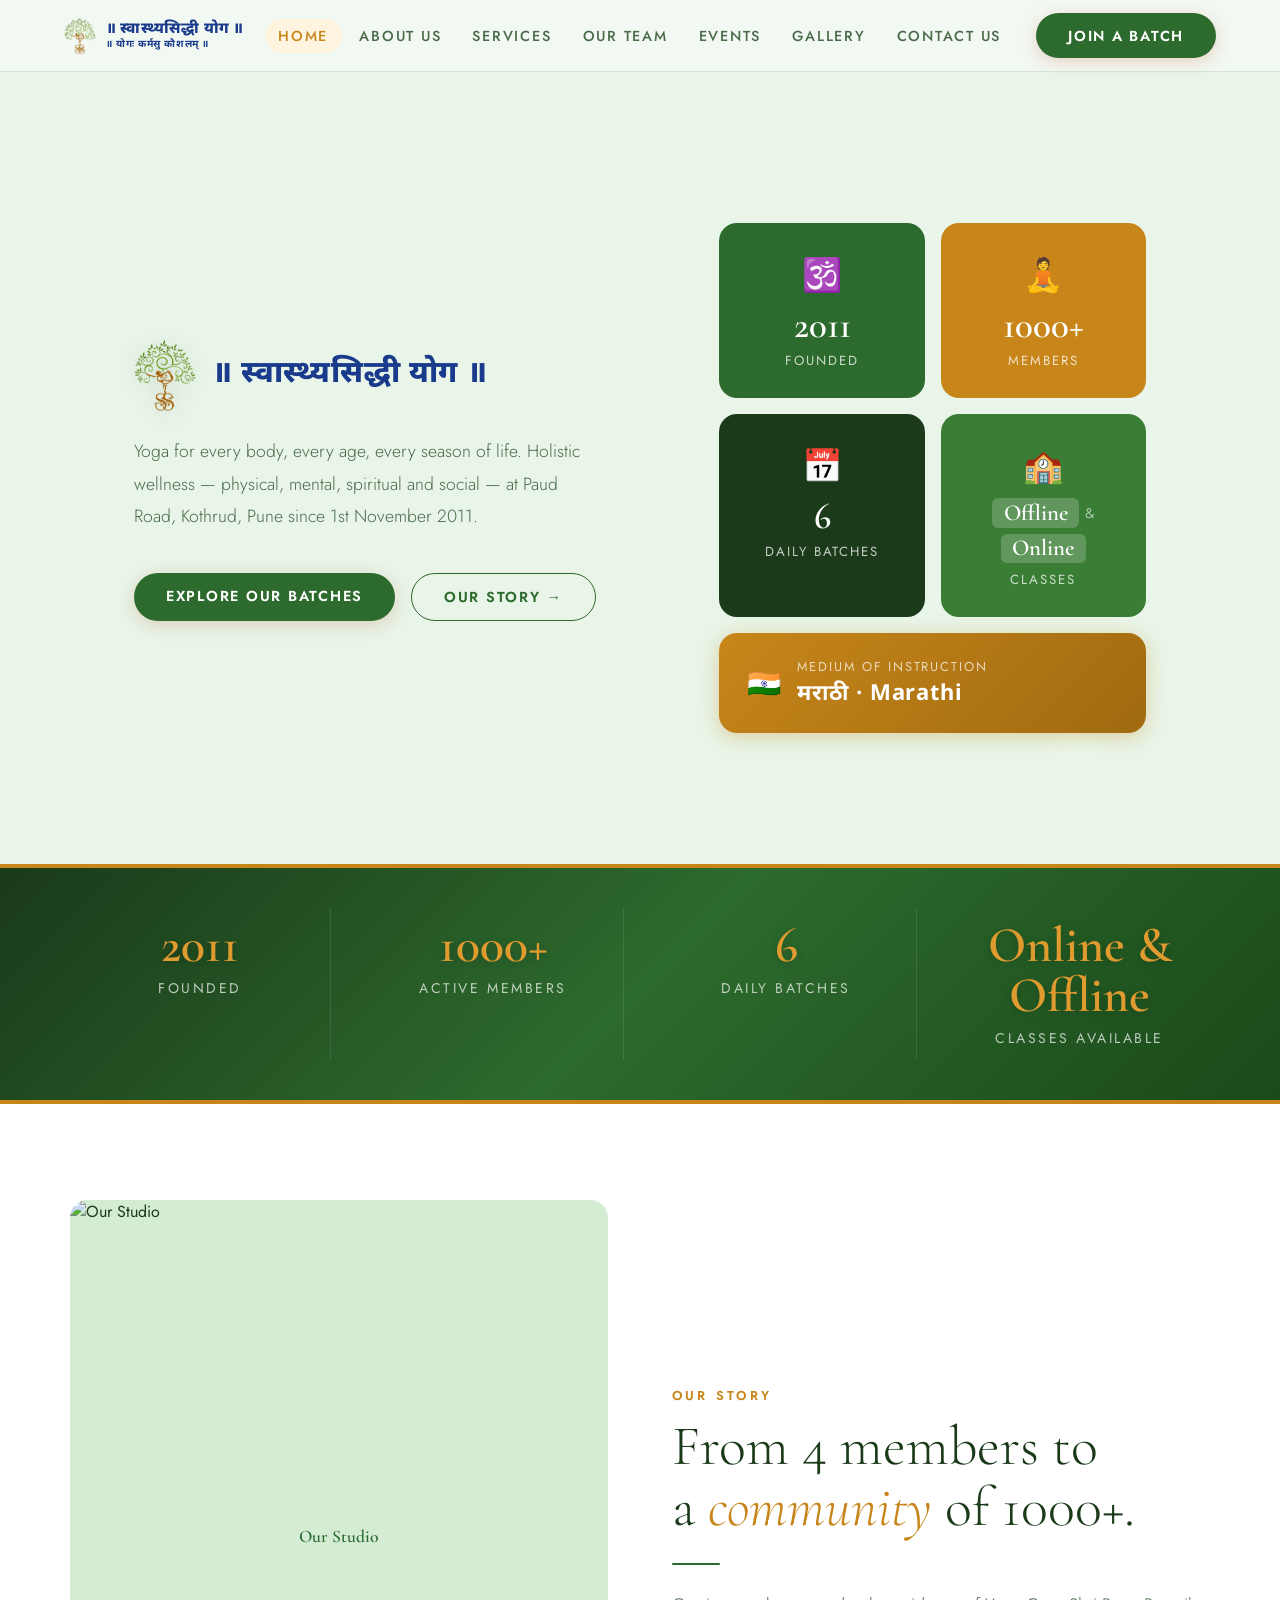
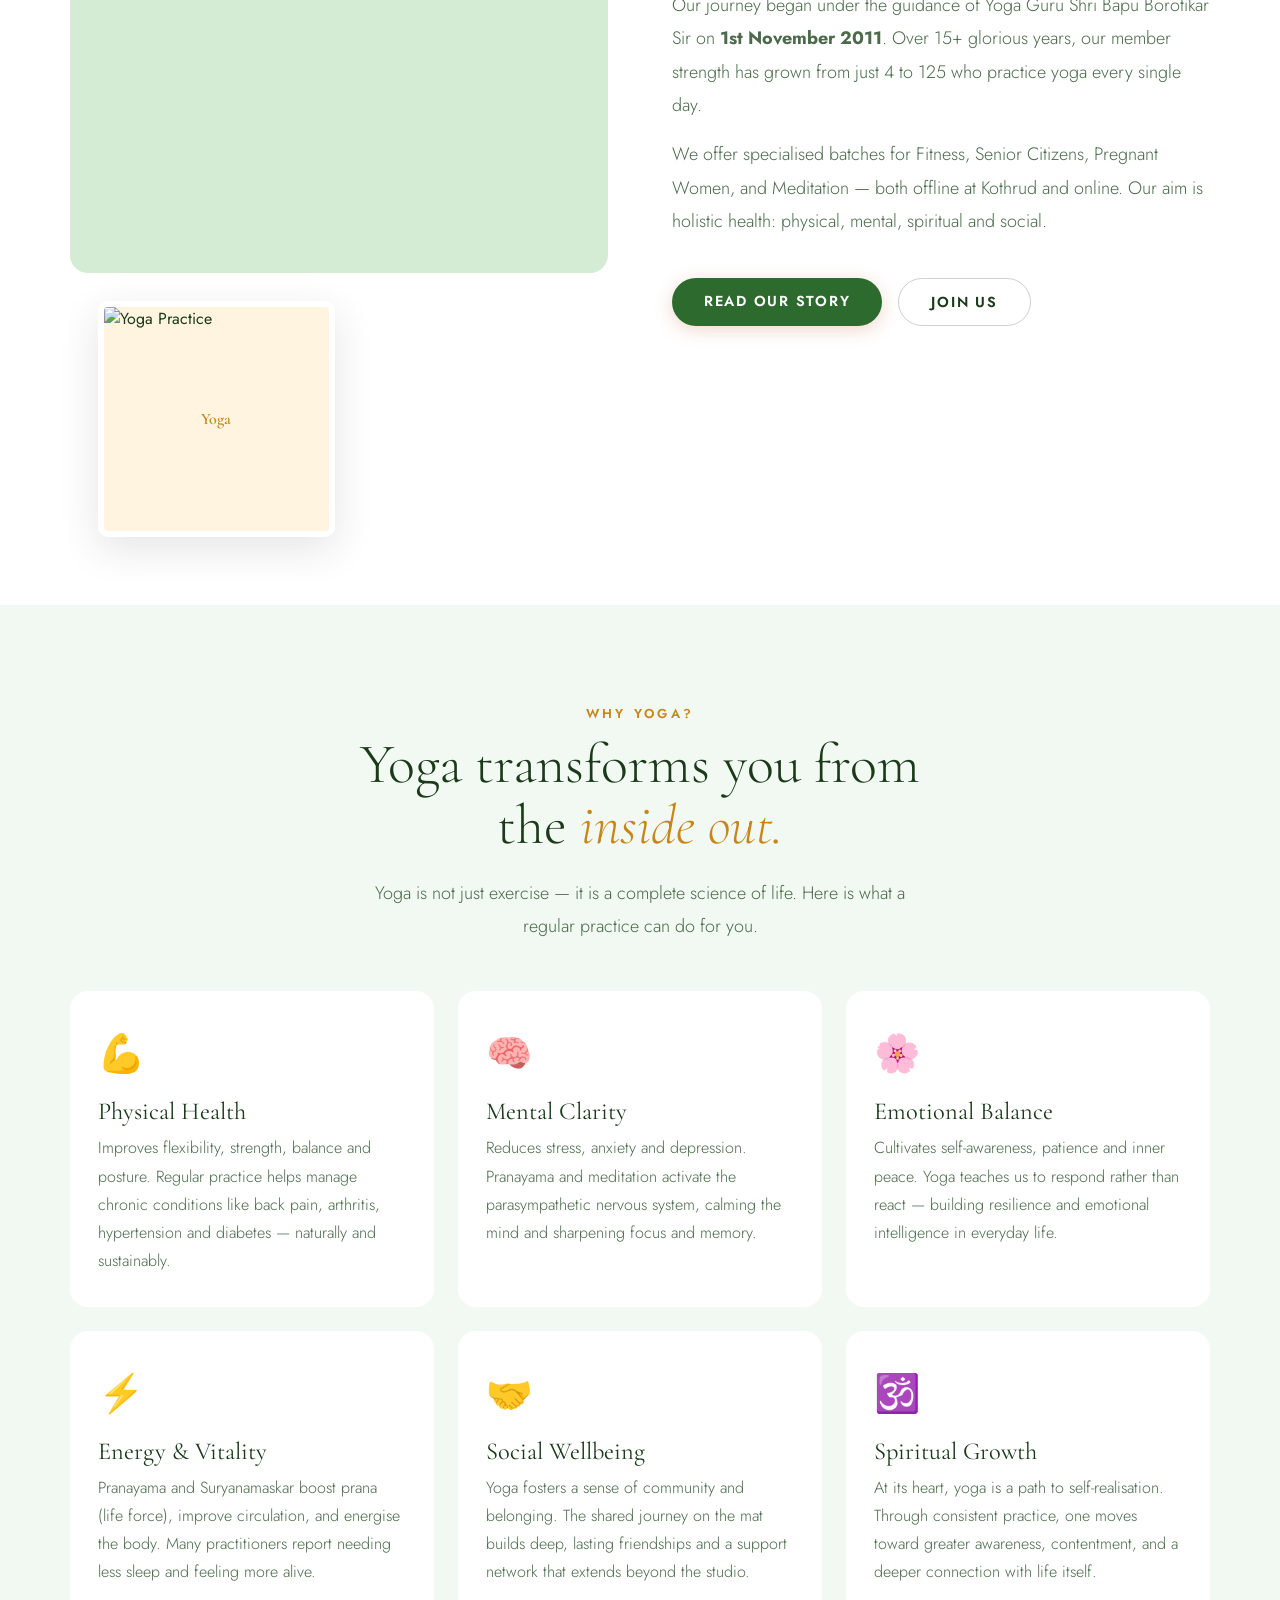
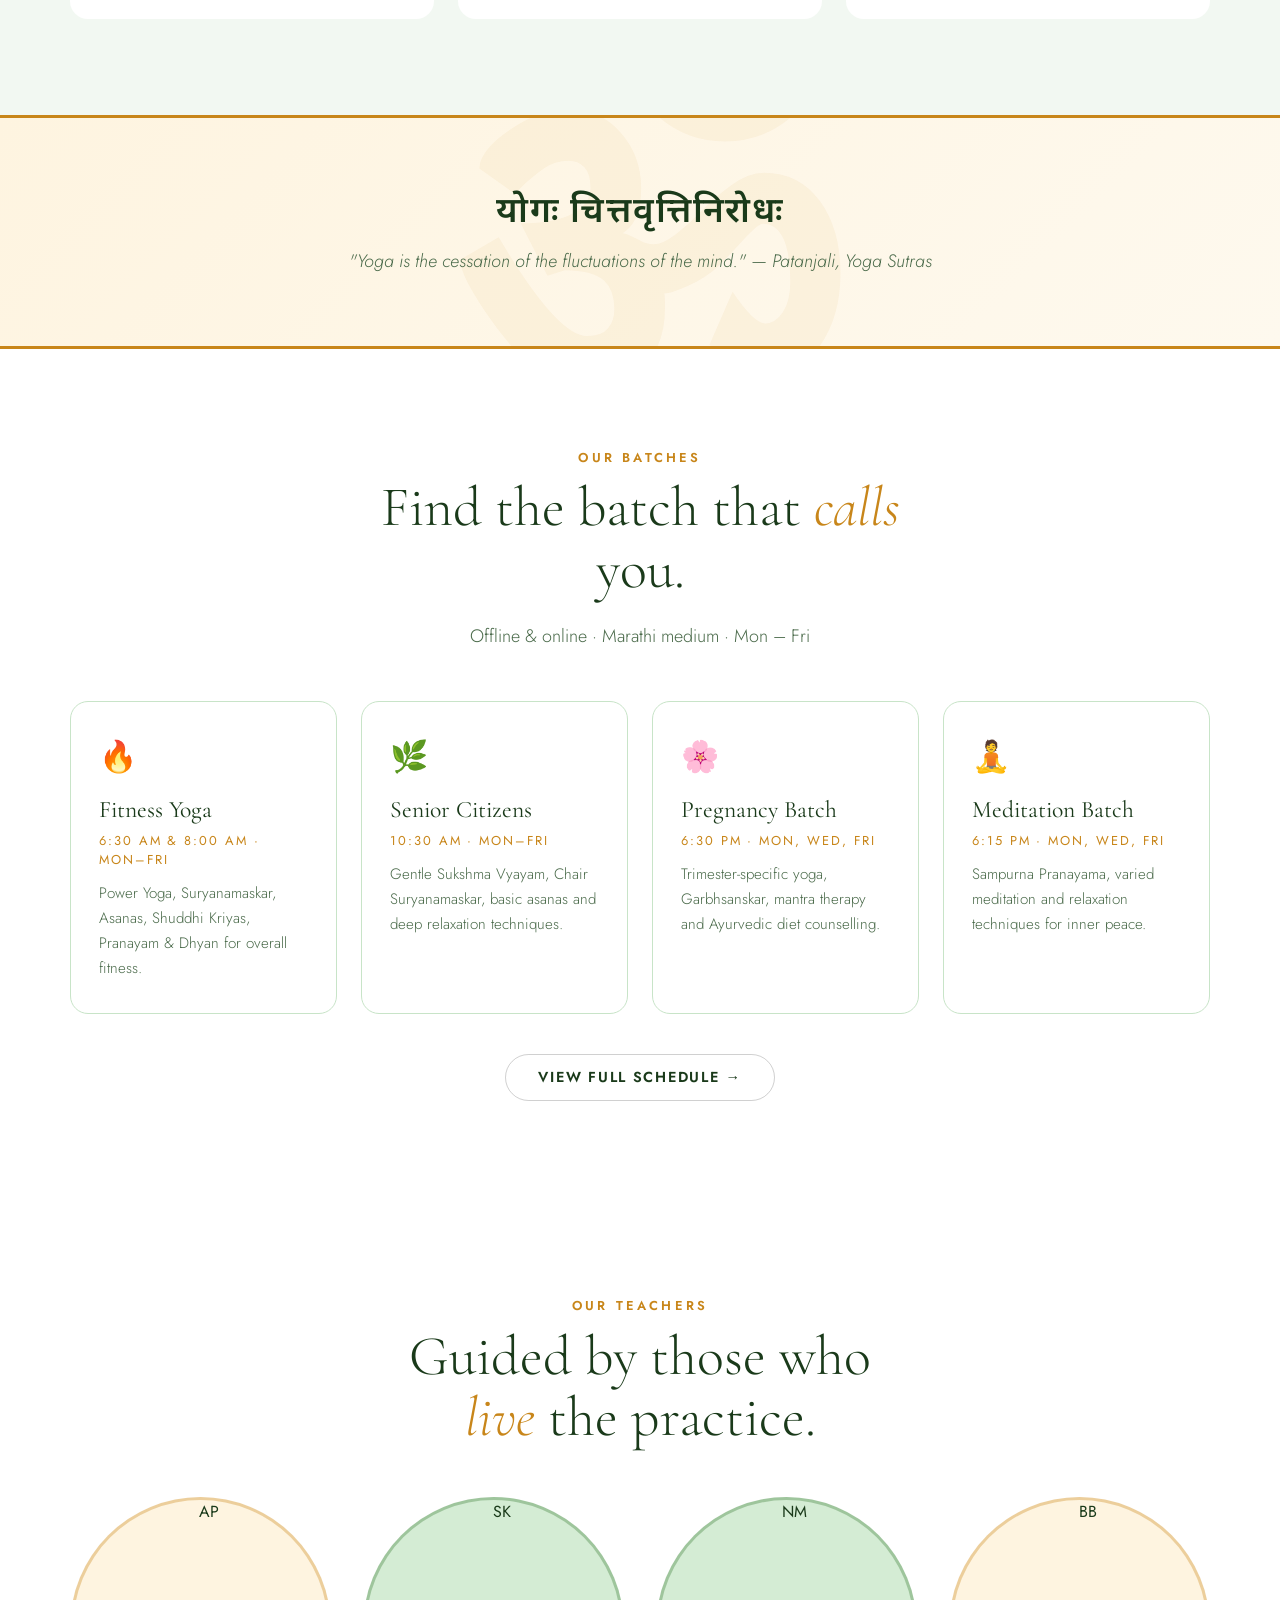
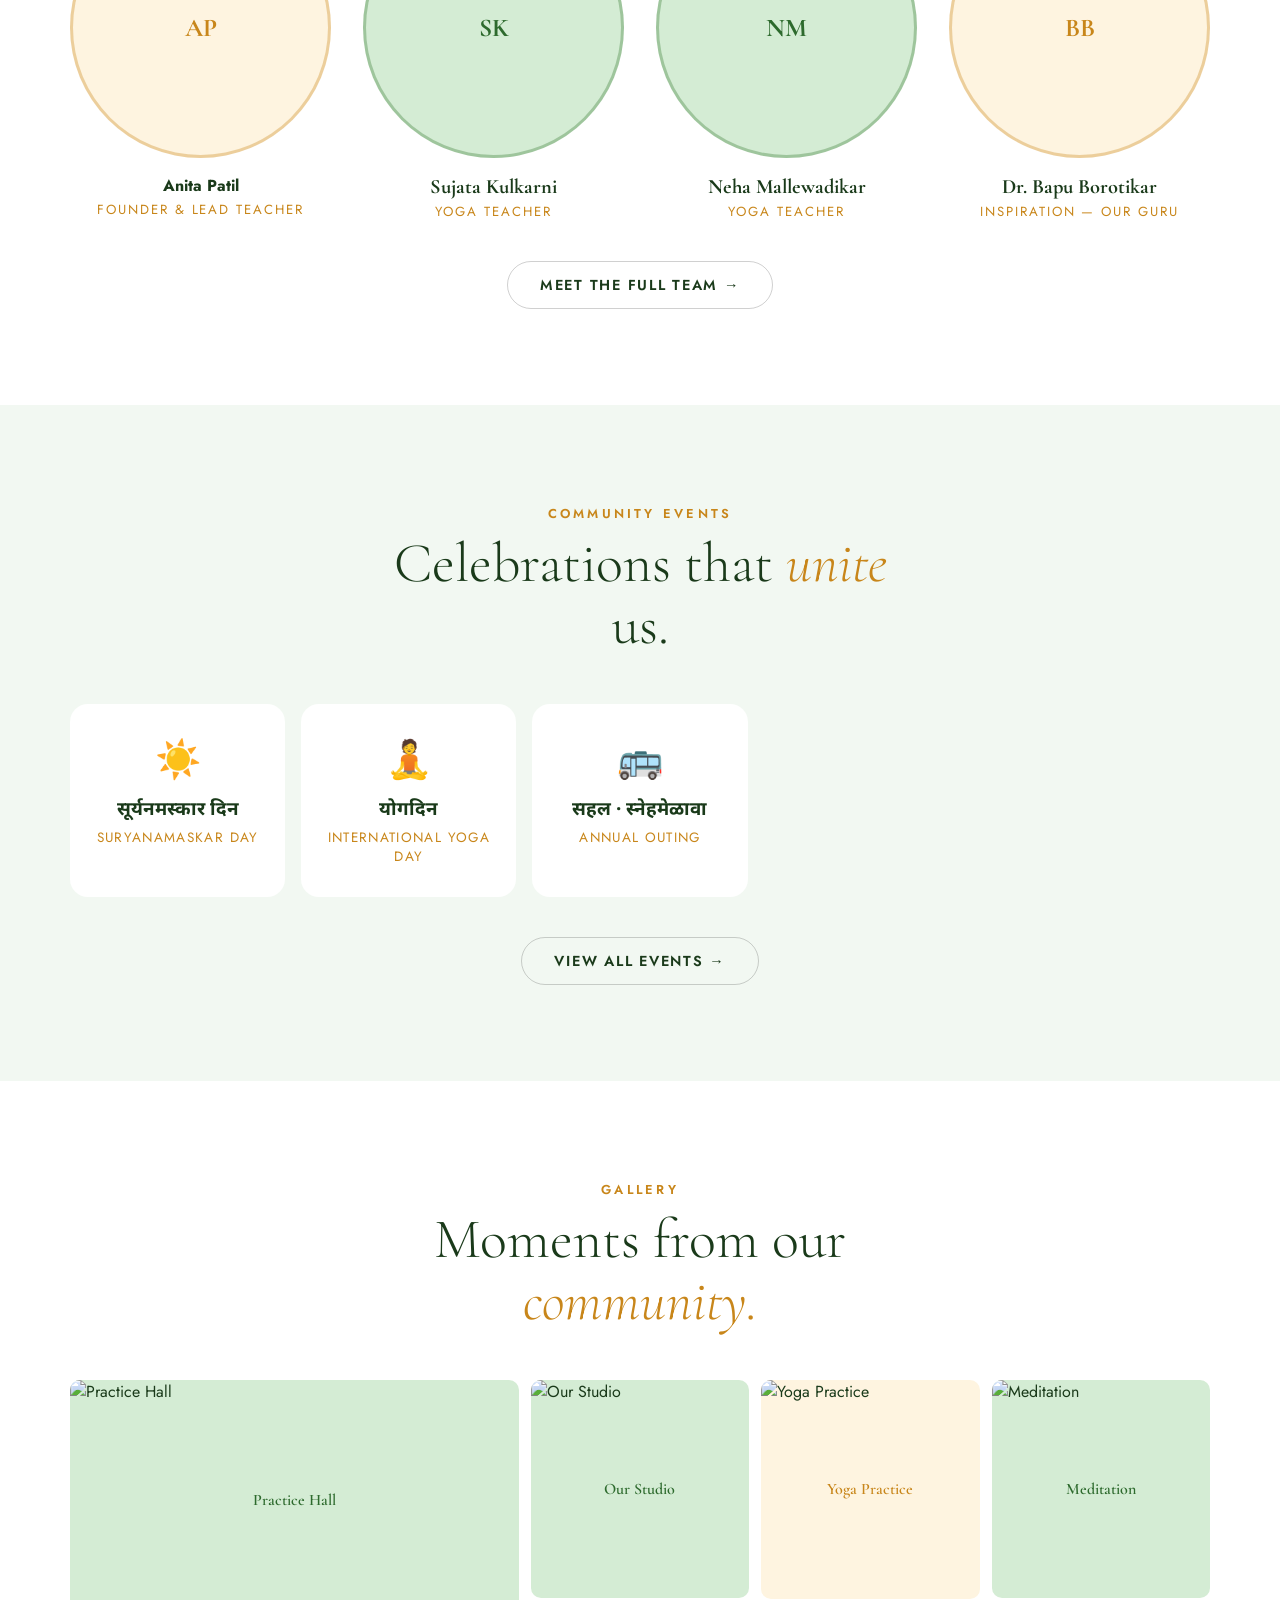
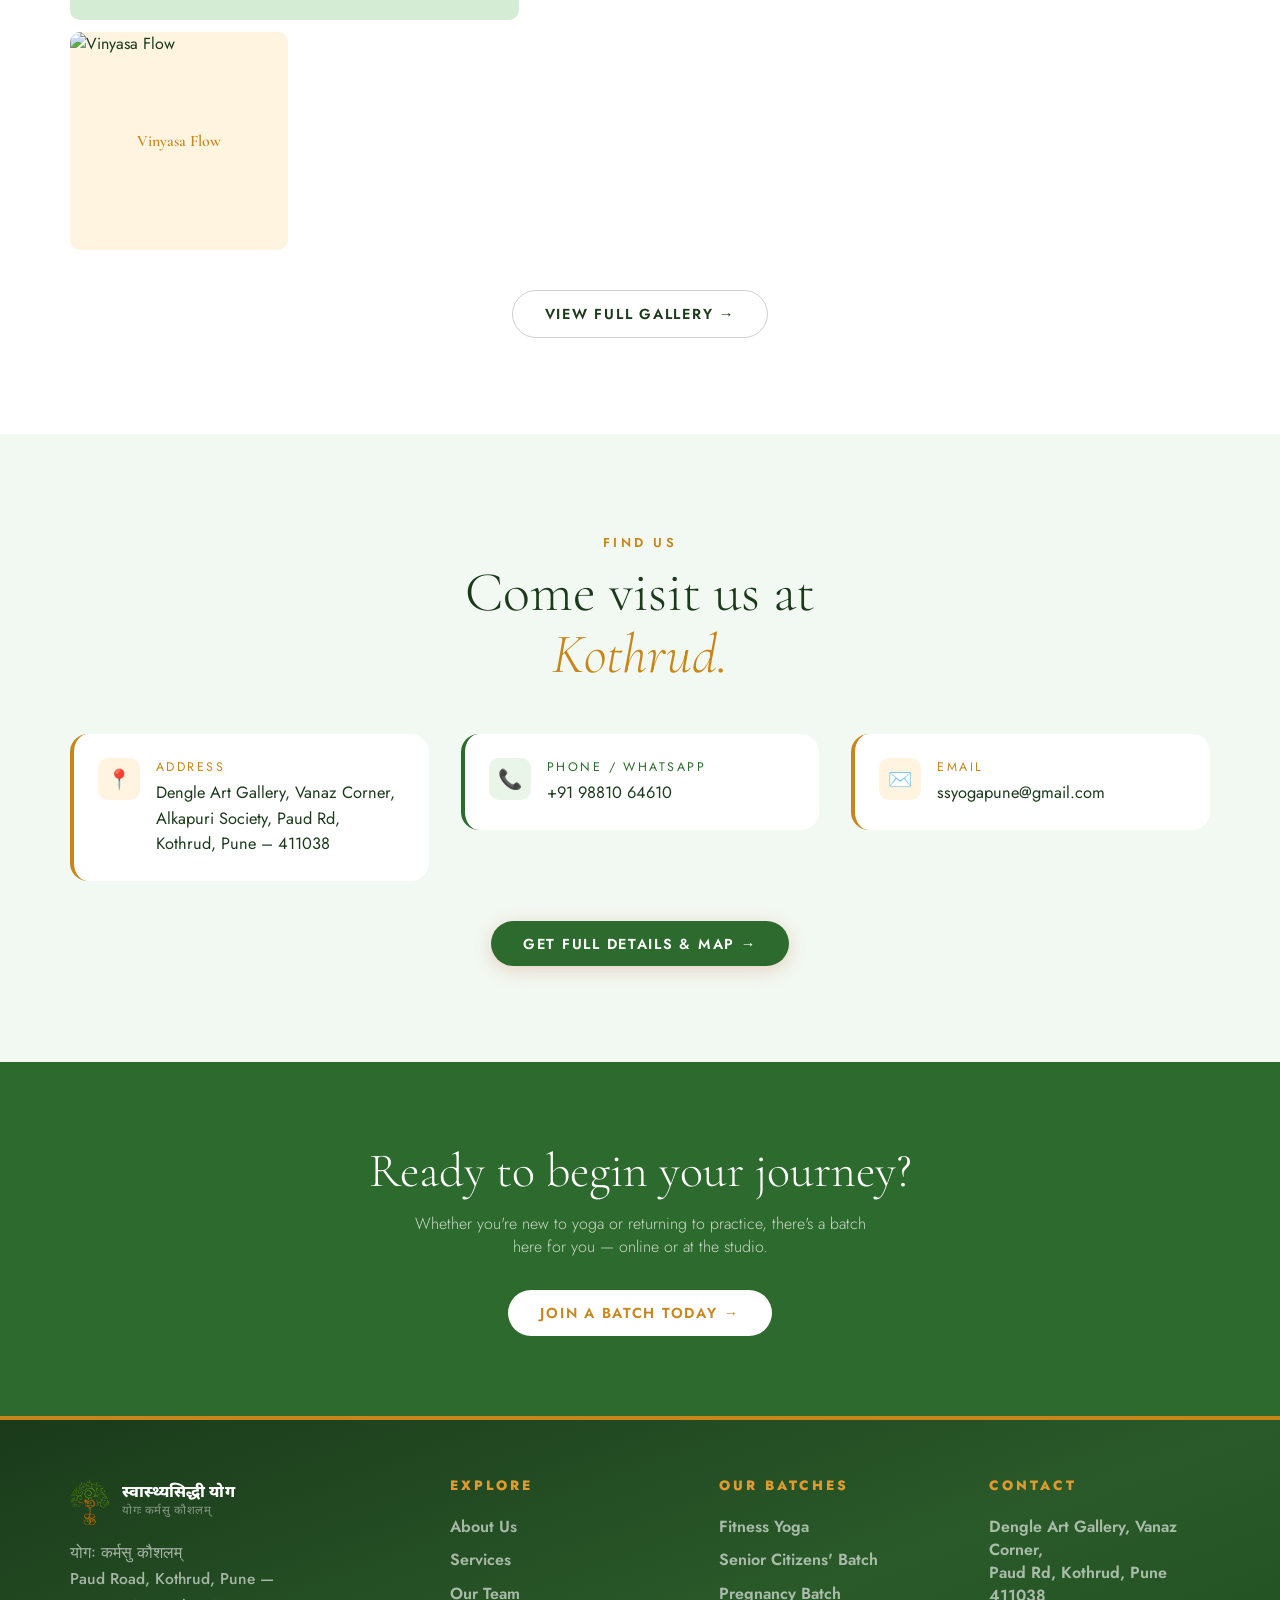
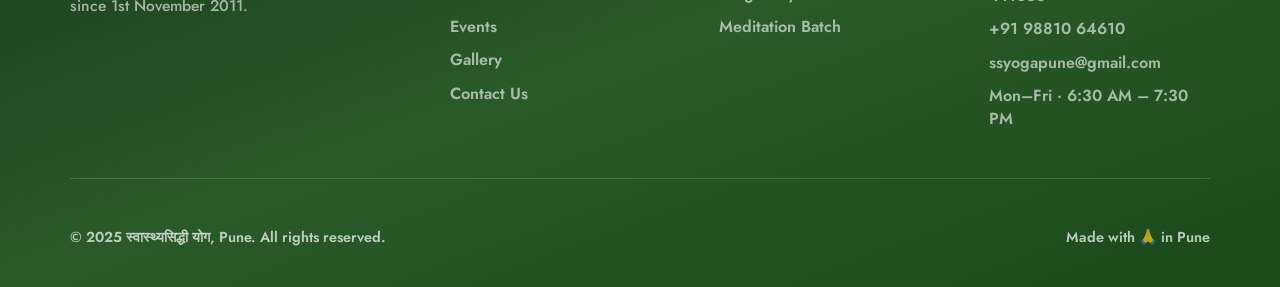
==== index.html @ 3dc153a4 "Add files via upload" ====
<!DOCTYPE html>
<html lang="en">
<head>
  <meta charset="UTF-8"/>
  <meta name="viewport" content="width=device-width, initial-scale=1.0"/>
  <title>स्वास्थ्यसिद्धी योग · Kothrud, Pune</title>
  <link rel="stylesheet" href="style.css"/>
  <style>
    .img-cover { position:absolute;inset:0;width:100%;height:100%;object-fit:cover;object-position:center center;z-index:1; }
    .img-cover-circle { position:absolute;inset:0;width:100%;height:100%;object-fit:cover;object-position:top center;border-radius:50%;z-index:1; }
  </style>
  <style>
    /* ══ FULL-WIDTH BANNER HERO ══ */
    .banner-hero {
      width: 100%;
      min-height: 88vh;
      position: relative;
      overflow: hidden;
      display: flex;
      align-items: center;
      background: #e8f5e8;
    }
    .banner-bg-svg {
      position: absolute; inset: 0; width: 100%; height: 100%;
      object-fit: cover; opacity: 0.18; pointer-events: none;
    }
    .banner-overlay {
      position: absolute; inset: 0;
      background: linear-gradient(90deg,
        rgba(232,245,232,0.6) 0%,
        rgba(232,245,232,0.2) 60%,
        transparent 100%);
    }
    .banner-content {
      position: relative; z-index: 2;
      max-width: var(--max-w); margin: 0 auto;
      padding: 100px 5vw 80px;
      display: grid; grid-template-columns: 1.1fr 0.9fr;
      gap: 4rem; align-items: center;
    }
    .banner-text {}
    .banner-studio-name {
      font-family: 'Noto Sans Devanagari', 'Mangal', sans-serif;
      font-size: clamp(1.8rem, 3.8vw, 3rem);
      font-weight: 800; color: var(--charcoal);
      letter-spacing: 0.02em; line-height: 1.15;
      margin-bottom: 0.4rem;
      animation: fadeUp 0.9s 0.1s both;
    }
    .banner-studio-name .danda { color: var(--terracotta); margin: 0 0.4rem; }
    .banner-tagline-deva {
      font-family: 'Noto Sans Devanagari', 'Mangal', sans-serif;
      font-size: clamp(0.85rem, 1.5vw, 1.05rem);
      color: var(--warm-gray); letter-spacing: 0.1em;
      margin-bottom: 2.5rem;
      animation: fadeUp 0.9s 0.2s both;
    }
    .banner-tagline-deva .danda { color: var(--terracotta); opacity: 0.7; margin: 0 0.4rem; }
    .banner-desc {
      font-size: clamp(0.95rem, 1.6vw, 1.1rem); font-weight: 300;
      line-height: 1.85; color: var(--warm-gray);
      max-width: 460px; margin-bottom: 2.5rem;
      animation: fadeUp 0.9s 0.3s both;
    }
    .banner-actions { display: flex; gap: 1rem; flex-wrap: wrap; animation: fadeUp 0.9s 0.4s both; }
    .btn-light-outline {
      background: transparent; color: var(--sage);
      border: 1.5px solid var(--sage); border-radius: 99px;
      font-size: 0.905rem; font-weight: 600; letter-spacing: 0.12em;
      text-transform: uppercase; padding: 0.8rem 2rem; cursor: pointer;
      transition: all 0.2s; text-decoration: none; display: inline-block;
    }
    .btn-light-outline:hover { border-color: var(--terracotta); color: var(--terracotta); transform: translateY(-2px); }

    /* Banner right — floating stat cards */
    .banner-cards {
      display: grid; grid-template-columns: 1fr 1fr; gap: 1rem;
      animation: fadeUp 0.9s 0.3s both;
    }
    .banner-card {
      border-radius: var(--radius-lg); padding: 1.75rem 1.25rem;
      text-align: center;
      transition: transform 0.3s, box-shadow 0.3s;
      position: relative; overflow: hidden;
    }
    .banner-card:hover { transform: translateY(-5px); box-shadow: 0 12px 32px rgba(14,34,14,0.18); }
    /* individual card colours */
    .banner-card:nth-child(1) { background: #2d6a2d; border: none; }
    .banner-card:nth-child(2) { background: #c8861a; border: none; }
    .banner-card:nth-child(3) { background: #1a3a1a; border: none; }
    .banner-card:nth-child(4) { background: #3a7d35; border: none; }
    .banner-card .bc-icon { font-size: 2.025rem; margin-bottom: 0.6rem; }
    .banner-card .bc-num {
      font-family: 'Cormorant Garamond', serif;
      font-size: 2.325rem; font-weight: 600;
      color: #fff; line-height: 1;
    }
    .banner-card .bc-lbl {
      font-size: 0.825rem; letter-spacing: 0.15em; text-transform: uppercase;
      color: rgba(255,255,255,0.75); margin-top: 0.4rem;
    }
    .banner-card.featured {
      grid-column: span 2;
      background: linear-gradient(135deg, #c8861a 0%, #a06a10 100%);
      border: none;
      display: flex; align-items: center; gap: 1rem; text-align: left; padding: 1.5rem 1.75rem;
      box-shadow: 0 4px 20px rgba(200,134,26,0.35);
    }
    .banner-card.featured .bc-num { font-size: 1.525rem; color: #fff; }

    /* scroll indicator */
    .banner-scroll {
      position: absolute; bottom: 2rem; left: 50%; transform: translateX(-50%);
      display: flex; flex-direction: column; align-items: center; gap: 0.4rem;
      opacity: 0.6; animation: fadeUp 1s 0.8s both;
    }
    .banner-scroll span { font-size: 0.745rem; letter-spacing: 0.22em; text-transform: uppercase; color: var(--charcoal); }
    .scroll-line { width: 1px; height: 40px; background: linear-gradient(to bottom, var(--sage), transparent); animation: scrollPulse 2s ease-in-out infinite; }
    @keyframes scrollPulse { 0%,100%{opacity:0.4} 50%{opacity:1} }

    @media (max-width: 860px) {
      .banner-content { grid-template-columns: 1fr; }
      .banner-cards { grid-template-columns: repeat(4,1fr); }
      .banner-card.featured { grid-column: span 2; }
      .banner-hero { min-height: auto; }
    }
    @media (max-width: 560px) {
      .banner-cards { grid-template-columns: 1fr 1fr; }
      .banner-card.featured { grid-column: span 2; }
    }

    /* ══ YOGA BENEFITS SECTION ══ */
    .benefits-grid {
      display: grid; grid-template-columns: repeat(3,1fr);
      gap: 1.5rem; max-width: var(--max-w); margin: 3rem auto 0;
    }
    .benefit-card {
      background: var(--white); border-radius: var(--radius-lg);
      padding: 2rem 1.75rem;
      border-top: 3px solid transparent;
      transition: transform 0.3s, box-shadow 0.3s, border-color 0.3s;
    }
    .benefit-card:hover { transform: translateY(-5px); box-shadow: 0 16px 44px rgba(14,34,14,0.09); border-top-color: var(--terracotta); }
    .benefit-icon { font-size: 2.325rem; margin-bottom: 1rem; }
    .benefit-title { font-family: 'Cormorant Garamond', serif; font-size: 1.525rem; margin-bottom: 0.5rem; color: var(--charcoal); }
    .benefit-desc { font-size: 1.005rem; font-weight: 300; line-height: 1.75; color: var(--warm-gray); }

    /* ══ YOGA QUOTE BANNER ══ */
    .quote-banner {
      background: linear-gradient(135deg, #fef4e0 0%, #fef9ee 100%); border-top: 3px solid var(--terracotta); border-bottom: 3px solid var(--terracotta);
      padding: 72px 5vw; text-align: center; position: relative; overflow: hidden;
    }
    .quote-banner::before {
      content: 'ॐ';
      position: absolute; font-family: serif; font-size: 28.125rem; font-weight: 900;
      color: rgba(200,134,26,0.06); top: 50%; left: 50%;
      transform: translate(-50%,-50%); pointer-events: none; line-height: 1;
    }
    .quote-text {
      font-family: 'Noto Sans Devanagari', 'Mangal', sans-serif;
      font-size: clamp(1.4rem, 3vw, 2.2rem); font-weight: 600;
      color: var(--charcoal); letter-spacing: 0.05em; margin-bottom: 0.75rem;
      position: relative; z-index: 1;
    }
    .quote-translation {
      font-size: 1.125rem; font-weight: 300; color: var(--warm-gray);
      font-style: italic; position: relative; z-index: 1;
    }

    /* ══ YOGA TYPES (what is yoga) ══ */
    .yoga-types-grid {
      display: grid; grid-template-columns: repeat(4,1fr);
      gap: 1.25rem; max-width: var(--max-w); margin: 3rem auto 0;
    }
    .yoga-type-card {
      border-radius: var(--radius-lg); overflow: hidden;
      position: relative; min-height: 240px;
      display: flex; align-items: flex-end;
      background: var(--sage);
      transition: transform 0.3s;
    }
    .yoga-type-card:hover { transform: translateY(-5px); }
    .yoga-type-bg {
      position: absolute; inset: 0; display: flex; align-items: center;
      justify-content: center; font-size: 5.125rem; opacity: 0.12;
    }
    .yoga-type-gradient {
      position: absolute; inset: 0;
      background: linear-gradient(to top, rgba(0,0,0,0.75) 0%, transparent 60%);
    }
    .yoga-type-content { position: relative; z-index: 1; padding: 1.25rem; }
    .yoga-type-name { font-family: 'Cormorant Garamond', serif; font-size: 1.425rem; color: var(--white); margin-bottom: 0.3rem; }
    .yoga-type-desc { font-size: 0.905rem; font-weight: 300; color: rgba(255,255,255,0.6); line-height: 1.6; }

    /* ══ 8 LIMBS ══ */
    .ashtanga-grid {
      display: grid; grid-template-columns: repeat(4,1fr);
      gap: 1rem; max-width: var(--max-w); margin: 3rem auto 0;
    }
    .limb-card {
      background: var(--white); border-radius: var(--radius); padding: 1.5rem 1.25rem;
      display: flex; gap: 1rem; align-items: flex-start;
      border-left: 3px solid var(--terracotta);
      transition: transform 0.3s, box-shadow 0.3s;
    }
    .limb-card:hover { transform: translateY(-3px); box-shadow: 0 10px 30px rgba(14,34,14,0.08); }
    .limb-number { font-family: 'Cormorant Garamond', serif; font-size: 2.125rem; font-weight: 600; color: var(--terracotta); line-height: 1; flex-shrink: 0; }
    .limb-name-en { font-family: 'Cormorant Garamond', serif; font-size: 1.225rem; color: var(--charcoal); margin-bottom: 0.15rem; }
    .limb-name-sa { font-family: 'Noto Sans Devanagari', 'Mangal', sans-serif; font-size: 0.845rem; color: var(--terracotta); letter-spacing: 0.05em; margin-bottom: 0.3rem; }
    .limb-desc { font-size: 0.905rem; font-weight: 300; line-height: 1.6; color: var(--warm-gray); }

    /* ══ BATCHES SUMMARY ══ */
    .batches-summary-grid {
      display: grid; grid-template-columns: repeat(4,1fr);
      gap: 1.5rem; max-width: var(--max-w); margin: 3rem auto 0;
    }
    .batch-summary-card {
      padding: 2rem 1.75rem; background: var(--white);
      border: 1px solid var(--sand);
      border-radius: var(--radius-lg);
      position: relative; overflow: hidden;
      transition: background 0.3s, transform 0.3s, box-shadow 0.3s;
    }
    .batch-summary-card:hover { background: var(--sage-pale); transform: translateY(-4px); box-shadow: 0 12px 36px rgba(14,34,14,0.1); }
    .batch-summary-card::before {
      content: ''; position: absolute; top: 0; left: 0; right: 0; height: 3px;
      transform: scaleX(0); transform-origin: left; transition: transform 0.4s;
    }
    .batch-summary-card:hover::before { transform: scaleX(1); }
    .bsc-1::before { background: var(--terracotta); }
    .bsc-2::before { background: var(--sage); }
    .bsc-3::before { background: #c8861a; }
    .bsc-4::before { background: #2d6a2d; }
    .bsc-icon { font-size: 1.925rem; margin-bottom: 1rem; }
    .bsc-name { font-family: 'Cormorant Garamond', serif; font-size: 1.475rem; color: var(--charcoal); margin-bottom: 0.4rem; }
    .bsc-time { font-size: 0.805rem; letter-spacing: 0.15em; text-transform: uppercase; color: var(--terracotta); margin-bottom: 0.75rem; }
    .bsc-desc { font-size: 0.945rem; font-weight: 300; line-height: 1.65; color: var(--warm-gray); }

    /* ══ TEAM ROW ══ */
    .team-row-grid {
      display: grid; grid-template-columns: repeat(4,1fr);
      gap: 2rem; max-width: var(--max-w); margin: 3rem auto 0;
    }

    /* ══ EVENTS STRIP ══ */
    .events-strip {
      display: grid; grid-template-columns: repeat(5,1fr);
      gap: 1rem; max-width: var(--max-w); margin: 3rem auto 0;
    }
    .event-strip-card {
      background: var(--white); border-radius: var(--radius-lg);
      padding: 1.75rem 1.25rem; text-align: center;
      transition: transform 0.3s, box-shadow 0.3s;
      border-bottom: 3px solid transparent;
    }
    .event-strip-card:hover { transform: translateY(-5px); box-shadow: 0 14px 36px rgba(14,34,14,0.1); border-bottom-color: var(--terracotta); }
    .event-strip-icon { font-size: 2.325rem; margin-bottom: 0.75rem; }
    .event-strip-name { font-family: 'Noto Sans Devanagari','Mangal',sans-serif; font-size: 1.175rem; font-weight: 700; color: var(--charcoal); margin-bottom: 0.3rem; }
    .event-strip-sub { font-size: 0.845rem; letter-spacing: 0.1em; text-transform: uppercase; color: var(--terracotta); }

    /* ══ CONTACT STRIP ══ */
    .contact-info-strip {
      display: grid; grid-template-columns: repeat(3,1fr);
      gap: 2rem; max-width: var(--max-w); margin: 0 auto;
      align-items: start;
    }
    .ci-card {
      display: flex; gap: 1rem; align-items: flex-start;
      background: var(--white); border-radius: var(--radius-lg);
      padding: 1.5rem; border-left: 4px solid var(--terracotta);
    }
    .ci-icon { width: 42px; height: 42px; border-radius: 10px; background: var(--terr-pale); display: flex; align-items: center; justify-content: center; font-size: 1.225rem; flex-shrink: 0; }
    .ci-label { font-size: 0.775rem; letter-spacing: 0.2em; text-transform: uppercase; color: var(--terracotta); margin-bottom: 0.3rem; display: block; }
    .ci-value { font-size: 1.025rem; font-weight: 400; color: var(--charcoal); line-height: 1.55; }

    /* responsive */
    @media (max-width: 1024px) {
      .yoga-types-grid { grid-template-columns: 1fr 1fr; }
      .ashtanga-grid { grid-template-columns: 1fr 1fr; }
      .batches-summary-grid { grid-template-columns: 1fr 1fr; }
      .events-strip { grid-template-columns: 1fr 1fr 1fr; }
      .contact-info-strip { grid-template-columns: 1fr; }
    }
    @media (max-width: 700px) {
      .benefits-grid { grid-template-columns: 1fr; }
      .yoga-types-grid { grid-template-columns: 1fr 1fr; }
      .team-row-grid { grid-template-columns: 1fr 1fr; gap: 1rem; }
      .events-strip { grid-template-columns: 1fr 1fr; }
      .batches-summary-grid { grid-template-columns: 1fr; }
      .ashtanga-grid { grid-template-columns: 1fr 1fr; }
    }
    @media (max-width: 480px) {
      .yoga-types-grid { grid-template-columns: 1fr; }
      .events-strip { grid-template-columns: 1fr 1fr; }
      .ashtanga-grid { grid-template-columns: 1fr; }
    }
  </style>

<style>
.img-fallback-gold {
  position:absolute;inset:0;display:flex;align-items:center;justify-content:center;
  font-family:'Cormorant Garamond',serif;font-size:1rem;font-weight:600;
  color:#C8861A;text-align:center;padding:0.75rem;z-index:0;
}
.img-fallback-green {
  position:absolute;inset:0;display:flex;align-items:center;justify-content:center;
  font-family:'Cormorant Garamond',serif;font-size:1rem;font-weight:600;
  color:#2D6A2D;text-align:center;padding:0.75rem;z-index:0;
}
.img-fallback-circle-gold {
  position:absolute;display:flex;align-items:center;justify-content:center;
  font-family:'Cormorant Garamond',serif;font-size:1.4rem;font-weight:700;
  color:#C8861A;z-index:0;
}
.img-fallback-circle-green {
  position:absolute;display:flex;align-items:center;justify-content:center;
  font-family:'Cormorant Garamond',serif;font-size:1.4rem;font-weight:700;
  color:#2D6A2D;z-index:0;
}
.img-cover {
  position:absolute;inset:0;width:100%;height:100%;object-fit:cover;z-index:1;
}
.img-cover-circle {
  position:absolute;inset:0;width:100%;height:100%;object-fit:cover;border-radius:50%;z-index:1;
}
</style>
</head>
<body>
<div id="nav-holder"></div>
<div class="page-body">

  <!-- ══════════════════════════════════════
       FULL-WIDTH BANNER HERO
  ═══════════════════════════════════════ -->
  <section class="banner-hero">

    <!-- Background yoga illustration -->
    <svg class="banner-bg-svg" viewBox="0 0 1440 700" preserveAspectRatio="xMidYMid slice" xmlns="http://www.w3.org/2000/svg">
      <!-- large Om -->
      <text x="1050" y="480" font-family="serif" font-size="520" fill="white" opacity="0.06" text-anchor="middle">ॐ</text>
      <!-- lotus petals -->
      <ellipse cx="1200" cy="600" rx="180" ry="60" fill="white" opacity="0.03" transform="rotate(-20,1200,600)"/>
      <ellipse cx="1200" cy="600" rx="180" ry="60" fill="white" opacity="0.03" transform="rotate(20,1200,600)"/>
      <ellipse cx="1200" cy="600" rx="180" ry="60" fill="white" opacity="0.03" transform="rotate(60,1200,600)"/>
      <ellipse cx="1200" cy="600" rx="180" ry="60" fill="white" opacity="0.03" transform="rotate(-60,1200,600)"/>
      <!-- mandala rings -->
      <circle cx="1050" cy="350" r="250" stroke="white" stroke-width="1" fill="none" opacity="0.05" stroke-dasharray="8 6"/>
      <circle cx="1050" cy="350" r="200" stroke="white" stroke-width="1" fill="none" opacity="0.05"/>
      <circle cx="1050" cy="350" r="300" stroke="white" stroke-width="1" fill="none" opacity="0.04" stroke-dasharray="4 8"/>
      <!-- yoga figure sitting -->
      <ellipse cx="300" cy="480" rx="80" ry="20" fill="white" opacity="0.04"/>
      <circle cx="300" cy="340" r="38" fill="white" opacity="0.06"/>
      <ellipse cx="300" cy="420" rx="40" ry="55" fill="white" opacity="0.05"/>
      <path d="M260 450 Q230 480 200 490 Q210 510 260 500 Z" fill="white" opacity="0.05"/>
      <path d="M340 450 Q370 480 400 490 Q390 510 340 500 Z" fill="white" opacity="0.05"/>
    </svg>

    <div class="banner-overlay"></div>

    <div class="banner-content">
      <!-- Left: Logo image + name image + desc -->
      <div class="banner-text">

        <!-- Logo + Studio Name text -->
        <div style="display:flex; align-items:center; gap:1rem; margin-bottom:1.25rem; animation: fadeUp 0.9s 0.1s both;">
          <img src="logo1.png" alt="स्वास्थ्यसिद्धी योग logo"
               style="height:80px; width:auto; object-fit:contain; flex-shrink:0; filter:drop-shadow(0 2px 12px rgba(0,0,0,0.2));">
          <div style="display:flex; flex-direction:column; gap:0.2rem;">
            <div style="
              font-family:'Noto Sans Devanagari','Mangal',sans-serif;
              font-size: clamp(1.3rem, 2.8vw, 1.9rem);
              font-weight: 800;
              color: #1a3a8c;
              letter-spacing: 0.02em;
              line-height: 1.15;
            ">
              <span style="color:#1a3a8c;">॥</span>&nbsp;स्वास्थ्यसिद्धी योग&nbsp;<span style="color:#1a3a8c;">॥</span>
            </div>

          </div>
        </div>

        <p class="banner-desc">Yoga for every body, every age, every season of life. Holistic wellness — physical, mental, spiritual and social — at Paud Road, Kothrud, Pune since 1st November 2011.</p>
        <div class="banner-actions">
          <a class="btn btn-primary" href="services.html">Explore Our Batches</a>
          <a class="btn-light-outline" href="about.html">Our Story →</a>
        </div>
      </div>

      <!-- Right: Floating stat cards -->
      <div class="banner-cards">
        <div class="banner-card">
          <div class="bc-icon">🕉️</div>
          <div class="bc-num">2011</div>
          <div class="bc-lbl">Founded</div>
        </div>
        <div class="banner-card">
          <div class="bc-icon">🧘</div>
          <div class="bc-num">1000+</div>
          <div class="bc-lbl">Members</div>
        </div>
        <div class="banner-card">
          <div class="bc-icon">📅</div>
          <div class="bc-num">6</div>
          <div class="bc-lbl">Daily Batches</div>
        </div>
        <div class="banner-card">
          <div class="bc-icon">🏫</div>
          <div style="display:flex;gap:0.4rem;align-items:center;justify-content:center;flex-wrap:wrap;margin-top:0.25rem;">
            <span style="font-family:'Cormorant Garamond',serif;font-size:1.425rem;font-weight:600;color:#fff;line-height:1;background:rgba(255,255,255,0.2);padding:0.2rem 0.7rem;border-radius:6px;">Offline</span>
            <span style="font-size:0.875rem;color:rgba(255,255,255,0.6);">&amp;</span>
            <span style="font-family:'Cormorant Garamond',serif;font-size:1.425rem;font-weight:600;color:#fff;line-height:1;background:rgba(255,255,255,0.2);padding:0.2rem 0.7rem;border-radius:6px;">Online</span>
          </div>
          <div class="bc-lbl" style="margin-top:0.4rem;">Classes</div>
        </div>
        <div class="banner-card featured">
          <div style="font-size:1.725rem;flex-shrink:0;">🇮🇳</div>
          <div>
            <div style="font-size:0.805rem;letter-spacing:0.15em;text-transform:uppercase;color:rgba(255,255,255,0.7);margin-bottom:0.3rem;">Medium of Instruction</div>
            <div style="font-family:'Noto Sans Devanagari','Mangal',sans-serif;font-size:1.375rem;font-weight:700;color:#fff;letter-spacing:0.04em;">मराठी · Marathi</div>
          </div>
        </div>
      </div>
    </div>

    <!-- SSP div class="banner-scroll">
      <span>Scroll</span>
      <div class="scroll-line"></div>
    </div -->
  </section>

  <!-- ══ STATS BAR ══ -->
  <div class="stats-bar">
    <div class="stats-bar-inner">
      <div class="stat-item"><div class="num">2011</div><div class="lbl">Founded</div></div>
      <div class="stat-item"><div class="num">1000+</div><div class="lbl">Active Members</div></div>
      <div class="stat-item"><div class="num">6</div><div class="lbl">Daily Batches</div></div>
      <div class="stat-item"><div class="num">Online &amp; Offline</div><div class="lbl">Classes Available</div></div>
    </div>
  </div>

  <!-- ══════════════════════════════════════
       ABOUT SNAPSHOT
  ═══════════════════════════════════════ -->
  <section class="section home-about">
    <div class="section-inner">
      <div class="home-about-grid reveal">
        <div class="about-img-stack">
          <div class="about-img-main-wrap" style="overflow:hidden;position:relative;min-height:320px;background:#d4ecd4;display:flex;align-items:center;justify-content:center;">
            <span style="position:absolute;font-family:'Cormorant Garamond',serif;font-size:1.1rem;font-weight:600;color:#2D6A2D;z-index:0;">Our Studio</span>
            <img src="about-main.jpg" alt="Our Studio"
                 class="img-cover"
                 onload="this.previousElementSibling.style.display='none'">
          </div>
          <div class="about-accent-img" style="overflow:hidden;position:relative;min-height:160px;background:#fef4e0;display:flex;align-items:center;justify-content:center;">
            <span style="position:absolute;font-family:'Cormorant Garamond',serif;font-size:1rem;font-weight:600;color:#C8861A;z-index:0;">Yoga</span>
            <img src="about-accent.jpg" alt="Yoga Practice"
                 class="img-cover"
                 onload="this.previousElementSibling.style.display='none'">
          </div>
        </div>
        <div>
          <span class="section-label">Our Story</span>
          <h2 class="section-title">From 4 members to<br>a <em>community</em> of 1000+.</h2>
          <div class="divider"></div>
          <p class="section-body">Our journey began under the guidance of Yoga Guru Shri Bapu Borotikar Sir on <strong>1st November 2011</strong>. Over 15+ glorious years, our member strength has grown from just 4 to 125 who practice yoga every single day.</p>
          <p class="section-body" style="margin-top:1rem;">We offer specialised batches for Fitness, Senior Citizens, Pregnant Women, and Meditation — both offline at Kothrud and online. Our aim is holistic health: physical, mental, spiritual and social.</p>
          <div style="margin-top:2.5rem;display:flex;gap:1rem;flex-wrap:wrap;">
            <a class="btn btn-primary" href="about.html">Read Our Story</a>
            <a class="btn btn-outline" href="contact.html">Join Us</a>
          </div>
        </div>
      </div>
    </div>
  </section>


  <!-- ══════════════════════════════════════
       WHAT IS YOGA — BENEFITS
  ═══════════════════════════════════════ -->
  <section class="section" style="background:var(--cream);">
    <div class="section-inner">
      <div class="reveal" style="text-align:center;max-width:600px;margin:0 auto 0.5rem;">
        <span class="section-label">Why Yoga?</span>
        <h2 class="section-title">Yoga transforms you from the <em>inside out.</em></h2>
        <p class="section-body" style="margin:0 auto;text-align:center;">Yoga is not just exercise — it is a complete science of life. Here is what a regular practice can do for you.</p>
      </div>
      <div class="benefits-grid reveal">
        <div class="benefit-card">
          <div class="benefit-icon">💪</div>
          <div class="benefit-title">Physical Health</div>
          <p class="benefit-desc">Improves flexibility, strength, balance and posture. Regular practice helps manage chronic conditions like back pain, arthritis, hypertension and diabetes — naturally and sustainably.</p>
        </div>
        <div class="benefit-card">
          <div class="benefit-icon">🧠</div>
          <div class="benefit-title">Mental Clarity</div>
          <p class="benefit-desc">Reduces stress, anxiety and depression. Pranayama and meditation activate the parasympathetic nervous system, calming the mind and sharpening focus and memory.</p>
        </div>
        <div class="benefit-card">
          <div class="benefit-icon">🌸</div>
          <div class="benefit-title">Emotional Balance</div>
          <p class="benefit-desc">Cultivates self-awareness, patience and inner peace. Yoga teaches us to respond rather than react — building resilience and emotional intelligence in everyday life.</p>
        </div>
        <div class="benefit-card">
          <div class="benefit-icon">⚡</div>
          <div class="benefit-title">Energy & Vitality</div>
          <p class="benefit-desc">Pranayama and Suryanamaskar boost prana (life force), improve circulation, and energise the body. Many practitioners report needing less sleep and feeling more alive.</p>
        </div>
        <div class="benefit-card">
          <div class="benefit-icon">🤝</div>
          <div class="benefit-title">Social Wellbeing</div>
          <p class="benefit-desc">Yoga fosters a sense of community and belonging. The shared journey on the mat builds deep, lasting friendships and a support network that extends beyond the studio.</p>
        </div>
        <div class="benefit-card">
          <div class="benefit-icon">🕉️</div>
          <div class="benefit-title">Spiritual Growth</div>
          <p class="benefit-desc">At its heart, yoga is a path to self-realisation. Through consistent practice, one moves toward greater awareness, contentment, and a deeper connection with life itself.</p>
        </div>
      </div>
    </div>
  </section>


  <!-- ══════════════════════════════════════
       YOGA QUOTE
  ═══════════════════════════════════════ -->
  <div class="quote-banner reveal">
    <div class="quote-text">योगः चित्तवृत्तिनिरोधः</div>
    <div class="quote-translation">"Yoga is the cessation of the fluctuations of the mind." — Patanjali, Yoga Sutras</div>
  </div>


  <!-- ══════════════════════════════════════
       OUR BATCHES
  ═══════════════════════════════════════ -->
  <section class="section" style="background:var(--white);">
    <div class="section-inner">
      <div class="reveal" style="text-align:center;max-width:560px;margin:0 auto 0.5rem;">
        <span class="section-label">Our Batches</span>
        <h2 class="section-title">Find the batch that <em>calls</em> you.</h2>
        <p class="section-body" style="margin:0 auto;text-align:center;">Offline &amp; online · Marathi medium · Mon – Fri</p>
      </div>
      <div class="batches-summary-grid reveal">
        <div class="batch-summary-card bsc-1">
          <div class="bsc-icon">🔥</div>
          <div class="bsc-name">Fitness Yoga</div>
          <div class="bsc-time">6:30 AM &amp; 8:00 AM · Mon–Fri</div>
          <p class="bsc-desc">Power Yoga, Suryanamaskar, Asanas, Shuddhi Kriyas, Pranayam &amp; Dhyan for overall fitness.</p>
        </div>
        <div class="batch-summary-card bsc-2">
          <div class="bsc-icon">🌿</div>
          <div class="bsc-name">Senior Citizens</div>
          <div class="bsc-time">10:30 AM · Mon–Fri</div>
          <p class="bsc-desc">Gentle Sukshma Vyayam, Chair Suryanamaskar, basic asanas and deep relaxation techniques.</p>
        </div>
        <div class="batch-summary-card bsc-3">
          <div class="bsc-icon">🌸</div>
          <div class="bsc-name">Pregnancy Batch</div>
          <div class="bsc-time">6:30 PM · Mon, Wed, Fri</div>
          <p class="bsc-desc">Trimester-specific yoga, Garbhsanskar, mantra therapy and Ayurvedic diet counselling.</p>
        </div>
        <div class="batch-summary-card bsc-4">
          <div class="bsc-icon">🧘</div>
          <div class="bsc-name">Meditation Batch</div>
          <div class="bsc-time">6:15 PM · Mon, Wed, Fri</div>
          <p class="bsc-desc">Sampurna Pranayama, varied meditation and relaxation techniques for inner peace.</p>
        </div>
      </div>
      <div class="reveal" style="text-align:center;margin-top:2.5rem;">
        <a class="btn btn-outline" href="services.html">View Full Schedule →</a>
      </div>
    </div>
  </section>


  <!-- ══════════════════════════════════════
       OUR TEAM
  ═══════════════════════════════════════ -->
  <section class="section" style="background:var(--white);">
    <div class="section-inner">
      <div class="reveal" style="text-align:center;max-width:520px;margin:0 auto 0.5rem;">
        <span class="section-label">Our Teachers</span>
        <h2 class="section-title">Guided by those who <em>live</em> the practice.</h2>
      </div>
      <div class="team-row-grid reveal">

        <div class="team-thumb">
          <div class="team-thumb-img" style="width:100%;aspect-ratio:1;border-radius:50%;overflow:hidden;position:relative;background:#fef4e0;display:flex;align-items:center;justify-content:center;border:3px solid rgba(200,134,26,0.35);">
            <span style="position:absolute;font-family:'Cormorant Garamond',serif;font-size:1.6rem;font-weight:700;color:#C8861A;z-index:0;">AP</span>
            <img src="./images/team-ap.jpg" alt="AP"
                 style="position:absolute;inset:0;width:100%;height:100%;object-fit:cover;object-position:top center;border-radius:50%;z-index:1;"
                 onload="this.previousElementSibling.style.display='none'">
          </div>
          <div class="te"am-thumb-name" style="font-weight: bold;">Anita Patil</div>
          <div class="team-thumb-role">Founder &amp; Lead Teacher</div>
        </div>

        <div class="team-thumb">
          <div class="team-thumb-img" style="width:100%;aspect-ratio:1;border-radius:50%;overflow:hidden;position:relative;background:#d4ecd4;display:flex;align-items:center;justify-content:center;border:3px solid rgba(58,125,53,0.35);">
            <span style="position:absolute;font-family:'Cormorant Garamond',serif;font-size:1.6rem;font-weight:700;color:#2D6A2D;z-index:0;">SK</span>
            <img src="./images/team-sk.jpg" alt="SK"
                 style="position:absolute;inset:0;width:100%;height:100%;object-fit:cover;object-position:top center;border-radius:50%;z-index:1;"
                 onload="this.previousElementSibling.style.display='none'">
          </div>
          <div class="team-thumb-name" style="font-weight: bold;">Sujata Kulkarni</div>
          <div class="team-thumb-role">Yoga Teacher</div>
        </div>

        <div class="team-thumb">
          <div class="team-thumb-img" style="width:100%;aspect-ratio:1;border-radius:50%;overflow:hidden;position:relative;background:#d4ecd4;display:flex;align-items:center;justify-content:center;border:3px solid rgba(58,125,53,0.35);">
            <span style="position:absolute;font-family:'Cormorant Garamond',serif;font-size:1.6rem;font-weight:700;color:#2D6A2D;z-index:0;">NM</span>
            <img src="./images/team-nm.jpg" alt="NM"
                 style="position:absolute;inset:0;width:100%;height:100%;object-fit:cover;object-position:top center;border-radius:50%;z-index:1;"
                 onload="this.previousElementSibling.style.display='none'">
          </div>
          <div class="team-thumb-name" style="font-weight: bold;">Neha Mallewadikar</div>
          <div class="team-thumb-role">Yoga Teacher</div>
        </div>

        <div class="team-thumb">
          <div class="team-thumb-img" style="width:100%;aspect-ratio:1;border-radius:50%;overflow:hidden;position:relative;background:#fef4e0;display:flex;align-items:center;justify-content:center;border:3px solid rgba(200,134,26,0.35);">
            <span style="position:absolute;font-family:'Cormorant Garamond',serif;font-size:1.6rem;font-weight:700;color:#C8861A;z-index:0;">BB</span>
            <img src="./images/team-bb.jpg" alt="BB"
                 style="position:absolute;inset:0;width:100%;height:100%;object-fit:cover;object-position:top center;border-radius:50%;z-index:1;"
                 onload="this.previousElementSibling.style.display='none'">
          </div>
          <div class="team-thumb-name" style="font-weight: bold;">Dr. Bapu Borotikar</div>
          <div class="team-thumb-role">Inspiration — Our Guru</div>
        </div>

      </div>
      <div class="reveal" style="text-align:center;margin-top:2.5rem;">
        <a class="btn btn-outline" href="team.html">Meet the Full Team →</a>
      </div>
    </div>
  </section>


  <!-- ══════════════════════════════════════
       EVENTS
  ═══════════════════════════════════════ -->
  <section class="section" style="background:var(--cream);">
    <div class="section-inner">
      <div class="reveal" style="text-align:center;max-width:520px;margin:0 auto 0.5rem;">
        <span class="section-label">Community Events</span>
        <h2 class="section-title">Celebrations that <em>unite</em> us.</h2>
      </div>
      <div class="events-strip reveal">
        <div class="event-strip-card">
          <div class="event-strip-icon">☀️</div>
          <div class="event-strip-name">सूर्यनमस्कार दिन</div>
          <div class="event-strip-sub">Suryanamaskar Day</div>
        </div>
        <div class="event-strip-card">
          <div class="event-strip-icon">🧘</div>
          <div class="event-strip-name">योगदिन</div>
          <div class="event-strip-sub">International Yoga Day</div>
        </div>
        <div class="event-strip-card">
          <div class="event-strip-icon">🚌</div>
          <div class="event-strip-name">सहल · स्नेहमेळावा</div>
          <div class="event-strip-sub">Annual Outing</div>
        </div>
      </div>
      <div class="reveal" style="text-align:center;margin-top:2.5rem;">
        <a class="btn btn-outline" href="events.html">View All Events →</a>
      </div>
    </div>
  </section>


  <!-- ══════════════════════════════════════
       GALLERY STRIP
  ═══════════════════════════════════════ -->
  <section class="section" style="background:var(--white);">
    <div class="section-inner">
      <div class="reveal" style="text-align:center;max-width:500px;margin:0 auto 0.5rem;">
        <span class="section-label">Gallery</span>
        <h2 class="section-title">Moments from our <em>community.</em></h2>
      </div>
      <div class="gallery-strip reveal">
        <div class="gallery-strip-item" style="position:relative;overflow:hidden;min-height:240px;background:#d4ecd4;display:flex;align-items:center;justify-content:center;">
          <span style="font-family:'Cormorant Garamond',serif;font-size:1rem;font-weight:600;color:#2D6A2D;position:absolute;z-index:0;">Practice Hall</span>
          <img src="gallery-hall.jpg" alt="Practice Hall" style="position:absolute;inset:0;width:100%;height:100%;object-fit:cover;z-index:1;" onload="this.previousElementSibling.style.display='none'">
        </div>
        <div class="gallery-strip-item" style="position:relative;overflow:hidden;min-height:160px;background:#d4ecd4;display:flex;align-items:center;justify-content:center;">
          <span style="font-family:'Cormorant Garamond',serif;font-size:1rem;font-weight:600;color:#2D6A2D;position:absolute;z-index:0;">Our Studio</span>
          <img src="about-main.jpg" alt="Our Studio" style="position:absolute;inset:0;width:100%;height:100%;object-fit:cover;z-index:1;" onload="this.previousElementSibling.style.display='none'">
        </div>
        <div class="gallery-strip-item" style="position:relative;overflow:hidden;min-height:160px;background:#fef4e0;display:flex;align-items:center;justify-content:center;">
          <span style="font-family:'Cormorant Garamond',serif;font-size:1rem;font-weight:600;color:#C8861A;position:absolute;z-index:0;">Yoga Practice</span>
          <img src="gallery-pranayama.jpg" alt="Yoga Practice" style="position:absolute;inset:0;width:100%;height:100%;object-fit:cover;z-index:1;" onload="this.previousElementSibling.style.display='none'">
        </div>
        <div class="gallery-strip-item" style="position:relative;overflow:hidden;min-height:160px;background:#d4ecd4;display:flex;align-items:center;justify-content:center;">
          <span style="font-family:'Cormorant Garamond',serif;font-size:1rem;font-weight:600;color:#2D6A2D;position:absolute;z-index:0;">Meditation</span>
          <img src="gallery-meditation.jpg" alt="Meditation" style="position:absolute;inset:0;width:100%;height:100%;object-fit:cover;z-index:1;" onload="this.previousElementSibling.style.display='none'">
        </div>
        <div class="gallery-strip-item" style="position:relative;overflow:hidden;min-height:160px;background:#fef4e0;display:flex;align-items:center;justify-content:center;">
          <span style="font-family:'Cormorant Garamond',serif;font-size:1rem;font-weight:600;color:#C8861A;position:absolute;z-index:0;">Vinyasa Flow</span>
          <img src="gallery-vinyasa.jpg" alt="Vinyasa Flow" style="position:absolute;inset:0;width:100%;height:100%;object-fit:cover;z-index:1;" onload="this.previousElementSibling.style.display='none'">
        </div>
      </div>
      <div class="reveal" style="text-align:center;margin-top:2.5rem;">
        <a class="btn btn-outline" href="gallery.html">View Full Gallery →</a>
      </div>
    </div>
  </section>


  <!-- ══════════════════════════════════════
       CONTACT INFO
  ═══════════════════════════════════════ -->
  <section class="section" style="background:var(--cream);">
    <div class="section-inner">
      <div class="reveal" style="text-align:center;max-width:480px;margin:0 auto 3rem;">
        <span class="section-label">Find Us</span>
        <h2 class="section-title">Come visit us at <em>Kothrud.</em></h2>
      </div>
      <div class="contact-info-strip reveal">
        <div class="ci-card">
          <div class="ci-icon">📍</div>
          <div>
            <span class="ci-label">Address</span>
            <span class="ci-value">Dengle Art Gallery, Vanaz Corner,<br>Alkapuri Society, Paud Rd,<br>Kothrud, Pune – 411038</span>
          </div>
        </div>
        <div class="ci-card" style="border-left-color:var(--sage);">
          <div class="ci-icon" style="background:var(--sage-pale);">📞</div>
          <div>
            <span class="ci-label" style="color:var(--sage);">Phone / WhatsApp</span>
            <span class="ci-value">+91 98810 64610</span>
          </div>
        </div>
        <div class="ci-card">
          <div class="ci-icon">✉️</div>
          <div>
            <span class="ci-label">Email</span>
            <span class="ci-value">ssyogapune@gmail.com</span>
          </div>
        </div>
      </div>
      <div class="reveal" style="text-align:center;margin-top:2.5rem;">
        <a class="btn btn-primary" href="contact.html">Get Full Details &amp; Map →</a>
      </div>
    </div>
  </section>


  <!-- ══ FINAL CTA ══ -->
  <div class="home-contact-strip reveal">
    <h2>Ready to begin your journey?</h2>
    <p>Whether you're new to yoga or returning to practice, there's a batch here for you — online or at the studio.</p>
    <a class="btn btn-white" href="contact.html">Join a Batch Today →</a>
  </div>

</div><!-- end page-body -->

<div id="footer-holder"></div>
<script src="shared.js"></script>
<script>
initPage('index.html');
// Fallback: ensure all reveal elements become visible
setTimeout(() => {
  document.querySelectorAll('.reveal').forEach(el => el.classList.add('visible'));
}, 100);
</script>
</body>
</html>
---- style.css ----
/* ═══════════════════════════════════════════════
   PRAANA YOGA — SHARED STYLESHEET
   ═══════════════════════════════════════════════ */
@import url('https://fonts.googleapis.com/css2?family=Cormorant+Garamond:ital,wght@0,300;0,400;0,600;1,300;1,400;1,600&family=Jost:wght@300;400;500;600&family=Noto+Sans+Devanagari:wght@400;600;800&display=swap');

/* ── TOKENS — Option A: Forest green base + saffron gold ── */
:root {
  --cream:     #F2F8F2;   /* light green tint — page background */
  --sand:      #C8E4C8;   /* green-tinted border/divider */
  --sand-dk:   #A0C8A0;   /* darker green border */
  --terracotta:#C8861A;   /* saffron gold — primary accent */
  --terr-lt:   #E09B30;   /* lighter saffron */
  --terr-pale: #FEF4E0;   /* pale gold tint */
  --sage:      #2D6A2D;   /* deep forest green — secondary accent */
  --sage-lt:   #5A9A5A;   /* mid forest green */
  --sage-pale: #E8F5E8;   /* pale green tint — card surfaces */
  --charcoal:  #1A3A1A;   /* very dark green — headings */
  --ink:       #0E220E;   /* deepest green — footer/dark sections */
  --warm-gray: #4A6A4A;   /* muted green-grey — body text */
  --warm-gray2:#7A9A7A;   /* lighter muted green */
  --white:     #FFFFFF;
  --nav-h:     72px;
  --max-w:     1140px;
  --radius-sm: 4px;
  --radius:    10px;
  --radius-lg: 18px;
}

/* ── RESET ── */
*, *::before, *::after { box-sizing: border-box; margin: 0; padding: 0; }
html { scroll-behavior: smooth; font-size: 16px; }
body {
  font-family: 'Jost', sans-serif;
  background: var(--cream);
  color: var(--charcoal);
  overflow-x: hidden;
  -webkit-font-smoothing: antialiased;
}
img { display: block; max-width: 100%; }
a { text-decoration: none; }
button { font-family: inherit; }
::-webkit-scrollbar { width: 4px; }
::-webkit-scrollbar-track { background: var(--sand); }
::-webkit-scrollbar-thumb { background: var(--sage); border-radius: 99px; }

/* ── NAVIGATION ── */
.nav {
  position: fixed; top: 0; left: 0; right: 0; z-index: 200;
  height: var(--nav-h);
  display: flex; align-items: center; justify-content: space-between;
  padding: 0 5vw;
  background: rgba(242,248,242,0.95);
  backdrop-filter: blur(16px) saturate(1.4);
  border-bottom: 1px solid rgba(45,106,45,0.15);
  transition: box-shadow 0.3s;
}
.nav.scrolled { box-shadow: 0 4px 32px rgba(44,44,42,0.09); }

.nav-logo {
  font-family: 'Cormorant Garamond', serif;
  font-size: 1.725rem; font-weight: 600; letter-spacing: 0.03em;
  color: var(--charcoal);
}
.nav-logo span { color: var(--terracotta); }
.nav-logo-img img { display: block; }
/* Shrink name image on smaller screens */
@media (max-width: 820px) {
  .nav-logo-img img:last-child { display: none; }
}
@media (max-width: 480px) {
  .nav-logo-img img:first-child { height: 36px; }
}

.nav-links {
  display: flex; align-items: center; gap: 0.25rem;
  list-style: none;
}
.nav-links a {
  font-size: 0.905rem; font-weight: 500; letter-spacing: 0.12em;
  text-transform: uppercase; color: var(--warm-gray);
  padding: 0.45rem 0.85rem; border-radius: 99px;
  transition: color 0.2s, background 0.2s;
}
.nav-links a:hover { color: var(--terracotta); background: var(--terr-pale); }
.nav-links a.active { color: var(--terracotta); background: var(--terr-pale); }

.nav-cta {
  font-size: 0.905rem; font-weight: 600; letter-spacing: 0.12em;
  text-transform: uppercase; padding: 0.55rem 1.5rem;
  background: var(--sage); color: var(--white);
  border: none; border-radius: 99px; cursor: pointer;
  transition: background 0.2s, transform 0.15s, box-shadow 0.2s;
  box-shadow: 0 4px 16px rgba(196,114,74,0.28);
}
.nav-cta:hover { background: var(--terr-lt); transform: translateY(-1px); box-shadow: 0 6px 22px rgba(196,114,74,0.36); }

/* hamburger */
.hamburger {
  display: none; flex-direction: column; gap: 5px;
  cursor: pointer; background: none; border: none; padding: 4px;
}
.hamburger span { display: block; width: 24px; height: 2px; background: var(--charcoal); border-radius: 2px; transition: all 0.3s; }
.hamburger.open span:nth-child(1) { transform: translateY(7px) rotate(45deg); }
.hamburger.open span:nth-child(2) { opacity: 0; }
.hamburger.open span:nth-child(3) { transform: translateY(-7px) rotate(-45deg); }

.mobile-menu {
  display: none; position: fixed; top: var(--nav-h); left: 0; right: 0; z-index: 190;
  background: var(--cream); border-bottom: 1px solid var(--sand);
  padding: 1.5rem 5vw 2rem; flex-direction: column; gap: 0;
  box-shadow: 0 8px 32px rgba(44,44,42,0.1);
}
.mobile-menu.open { display: flex; }
.mobile-menu a {
  font-size: 1.075rem; font-weight: 400; letter-spacing: 0.1em;
  text-transform: uppercase; color: var(--charcoal);
  padding: 1rem 0; border-bottom: 1px solid var(--sand);
  transition: color 0.2s;
}
.mobile-menu a:last-child { border: none; }
.mobile-menu a:hover, .mobile-menu a.active { color: var(--terracotta); }

/* ── PAGE WRAPPER ── */
.page-body { padding-top: var(--nav-h); }

/* ── INNER PAGE HERO (non-home) ── */
.page-hero {
  background: #e8f5e8;
  color: var(--charcoal);
  padding: 80px 5vw 70px;
  position: relative; overflow: hidden;
  border-bottom: 1px solid var(--sand);
}
.page-hero::before {
  content: '';
  position: absolute; inset: 0;
  background: radial-gradient(ellipse at 80% 50%, rgba(200,134,26,0.08) 0%, transparent 60%),
              radial-gradient(ellipse at 10% 80%, rgba(45,106,45,0.06) 0%, transparent 55%);
}
.page-hero-inner { position: relative; max-width: var(--max-w); margin: 0 auto; }
.page-hero .breadcrumb {
  font-size: 0.825rem; letter-spacing: 0.2em; text-transform: uppercase;
  color: var(--warm-gray); margin-bottom: 1rem;
}
.page-hero .breadcrumb a { color: var(--terracotta); }
.page-hero h1 {
  font-family: 'Cormorant Garamond', serif;
  font-size: clamp(2.8rem, 6vw, 5rem); font-weight: 300; line-height: 1.08;
}
.page-hero h1 em { color: var(--terracotta); font-style: italic; }
.page-hero p {
  margin-top: 1rem; font-size: 1.125rem; font-weight: 300;
  color: var(--warm-gray); max-width: 480px; line-height: 1.7;
}

/* ── SECTION SHARED ── */
.section { padding: 96px 5vw; }
.section-inner { max-width: var(--max-w); margin: 0 auto; }
.section-label {
  display: inline-block; font-size: 0.805rem; font-weight: 600;
  letter-spacing: 0.25em; text-transform: uppercase;
  color: var(--terracotta); margin-bottom: 0.65rem;
}
.section-title {
  font-family: 'Cormorant Garamond', serif;
  font-size: clamp(2rem, 4.5vw, 3.5rem);
  font-weight: 300; line-height: 1.1; color: var(--charcoal);
  margin-bottom: 1.25rem;
}
.section-title em { font-style: italic; color: var(--terracotta); }
.section-title.light { color: var(--white); }
.section-title.light em { color: var(--terr-lt); }
.section-body {
  font-size: 1.125rem; font-weight: 300; line-height: 1.85;
  color: var(--warm-gray); max-width: 560px;
}

/* ── BUTTONS ── */
.btn {
  display: inline-block; font-size: 0.905rem; font-weight: 600;
  letter-spacing: 0.12em; text-transform: uppercase;
  padding: 0.8rem 2rem; border-radius: 99px; cursor: pointer;
  transition: all 0.2s; border: none;
}
.btn-primary {
  background: var(--sage); color: var(--white);
  box-shadow: 0 4px 18px rgba(196,114,74,0.28);
}
.btn-primary:hover { background: var(--terr-lt); transform: translateY(-2px); box-shadow: 0 8px 28px rgba(196,114,74,0.35); }
.btn-outline {
  background: transparent; color: var(--charcoal);
  border: 1.5px solid rgba(44,44,42,0.22);
}
.btn-outline:hover { border-color: var(--terracotta); color: var(--terracotta); transform: translateY(-2px); }
.btn-outline-light {
  background: transparent; color: var(--white);
  border: 1.5px solid rgba(255,255,255,0.3);
}
.btn-outline-light:hover { border-color: var(--terr-lt); color: var(--terr-lt); transform: translateY(-2px); }

/* ── PLACEHOLDER IMAGE ── */
.ph {
  background: var(--sand); display: flex; align-items: center;
  justify-content: center; overflow: hidden; position: relative;
}
.ph::after {
  content: ''; position: absolute; inset: 0;
  background: linear-gradient(135deg, rgba(196,114,74,0.07) 0%, rgba(122,158,126,0.07) 100%);
}
.ph svg { opacity: 0.2; position: relative; z-index: 1; }

/* ── DIVIDER ── */
.divider { width: 48px; height: 2px; background: var(--sage); border-radius: 2px; margin: 1.5rem 0; }

/* ── CARD SHARED ── */
.card {
  background: var(--white); border-radius: var(--radius-lg);
  overflow: hidden; transition: transform 0.35s, box-shadow 0.35s;
}
.card:hover { transform: translateY(-6px); box-shadow: 0 20px 56px rgba(44,44,42,0.11); }

/* ── REVEAL ON SCROLL ── */
.reveal { opacity: 0; transform: translateY(28px); transition: opacity 0.7s ease, transform 0.7s ease; }
.reveal.visible { opacity: 1; transform: none; }
.reveal-delay-1 { transition-delay: 0.1s; }
.reveal-delay-2 { transition-delay: 0.2s; }
.reveal-delay-3 { transition-delay: 0.3s; }
.reveal-delay-4 { transition-delay: 0.4s; }
.reveal-delay-5 { transition-delay: 0.5s; }

/* ── FOOTER ── */
footer {
  background: linear-gradient(160deg, #1a3a1a 0%, #2a5a2a 50%, #1a4a1a 100%);
  color: rgba(255,255,255,0.6);
  padding: 3.5rem 5vw 2.5rem;
  border-top: 4px solid var(--terracotta);
}
.footer-top {
  display: grid; grid-template-columns: 1.5fr 1fr 1fr 1fr;
  gap: 3rem; max-width: var(--max-w); margin: 0 auto 3rem;
  padding-bottom: 3rem; border-bottom: 1px solid rgba(255,255,255,0.15);
}
.footer-logo {
  font-family: 'Cormorant Garamond', serif;
  font-size: 1.725rem; font-weight: 600; color: var(--white); margin-bottom: 0.75rem;
}
.footer-logo span { color: var(--terr-lt); }
.footer-tagline { font-size: 0.975rem; font-weight: 500; line-height: 1.7; color: rgba(255,255,255,0.6); max-width: 220px; margin-bottom: 1.5rem; }
.footer-social { display: flex; gap: 0.6rem; }
.footer-social a {
  width: 36px; height: 36px; border-radius: 50%;
  background: rgba(255,255,255,0.1); display: flex; align-items: center; justify-content: center;
  font-size: 1.025rem; transition: background 0.2s;
}
.footer-social a:hover { background: var(--terracotta); }
.footer-col h4 {
  font-size: 0.845rem; font-weight: 800; letter-spacing: 0.22em;
  text-transform: uppercase; color: var(--terr-lt);
  margin-bottom: 1.25rem;
}
.footer-col ul { list-style: none; display: flex; flex-direction: column; gap: 0.65rem; }
.footer-col ul a { font-size: 1.005rem; font-weight: 600; color: rgba(255,255,255,0.6); transition: color 0.2s; }
.footer-col ul a:hover { color: var(--terr-lt); }

.footer-bottom {
  max-width: var(--max-w); margin: 0 auto;
  display: flex; justify-content: space-between; align-items: center;
  font-size: 0.905rem; font-weight: 600; flex-wrap: wrap; gap: 0.5rem;
  color: rgba(255,255,255,0.7);
}

/* ── BADGE ── */
.badge {
  display: inline-block; font-size: 0.805rem; font-weight: 600;
  letter-spacing: 0.18em; text-transform: uppercase;
  padding: 0.35rem 1rem; border-radius: 99px;
  border: 1px solid rgba(196,114,74,0.35); color: var(--terracotta);
  margin-bottom: 1.5rem;
}

/* ══════════════════════════════════════════
   HOME PAGE SPECIFICS
═══════════════════════════════════════════ */
.hero {
  min-height: 100svh; position: relative; overflow: hidden;
  display: grid; place-items: center;
  background: var(--cream);
}
.hero-bg {
  position: absolute; inset: 0; z-index: 0;
}
.hero-bg-svg {
  position: absolute; right: 0; top: 0; bottom: 0;
  width: 52%; height: 100%; opacity: 1;
}
.hero-glow {
  position: absolute; border-radius: 50%; pointer-events: none;
}
.hero-glow.g1 {
  width: 600px; height: 600px;
  background: radial-gradient(circle, rgba(200,134,26,0.12) 0%, transparent 70%);
  top: -150px; right: 100px;
  animation: gfloat1 9s ease-in-out infinite;
}
.hero-glow.g2 {
  width: 400px; height: 400px;
  background: radial-gradient(circle, rgba(122,158,126,0.14) 0%, transparent 70%);
  bottom: 50px; left: -60px;
  animation: gfloat2 11s ease-in-out infinite;
}
@keyframes gfloat1 { 0%,100%{transform:translate(0,0)} 50%{transform:translate(-25px,20px)} }
@keyframes gfloat2 { 0%,100%{transform:translate(0,0)} 50%{transform:translate(20px,-20px)} }

.hero-inner {
  position: relative; z-index: 1;
  max-width: var(--max-w); width: 100%;
  padding: 80px 5vw 60px;
  display: grid; grid-template-columns: 1fr 1fr; gap: 4rem; align-items: center;
}
.hero-text .badge { animation: fadeUp 0.9s 0.1s both; }
.hero-text h1 {
  font-family: 'Cormorant Garamond', serif;
  font-size: clamp(3rem, 6.5vw, 5.8rem);
  font-weight: 300; line-height: 1.04; letter-spacing: -0.01em;
  color: var(--charcoal); margin-bottom: 1.5rem;
  animation: fadeUp 0.9s 0.2s both;
}
.hero-text h1 em { color: var(--terracotta); font-style: italic; }
.hero-text p {
  font-size: 1.175rem; font-weight: 300; line-height: 1.8;
  color: var(--warm-gray); max-width: 420px; margin-bottom: 2.5rem;
  animation: fadeUp 0.9s 0.3s both;
}
.hero-actions { display: flex; gap: 1rem; flex-wrap: wrap; animation: fadeUp 0.9s 0.4s both; }
.hero-img-col { animation: fadeUp 0.9s 0.2s both; }
.hero-img-frame {
  position: relative;
}
.hero-img-main {
  width: 100%; aspect-ratio: 4/5; border-radius: var(--radius-lg);
  overflow: hidden; position: relative;
}
.hero-img-badge {
  position: absolute; bottom: -20px; left: -24px;
  background: var(--white); border-radius: var(--radius-lg);
  padding: 1rem 1.5rem;
  box-shadow: 0 12px 40px rgba(44,44,42,0.13);
  display: flex; align-items: center; gap: 0.75rem;
  animation: fadeUp 0.9s 0.5s both;
}
.hero-img-badge .num {
  font-family: 'Cormorant Garamond', serif;
  font-size: 2.325rem; font-weight: 600; color: var(--terracotta); line-height: 1;
}
.hero-img-badge .lbl { font-size: 0.875rem; font-weight: 400; line-height: 1.3; color: var(--warm-gray); }
.hero-img-badge .lbl strong { display: block; font-weight: 600; color: var(--charcoal); }

.hero-floater {
  position: absolute; top: 24px; right: -20px;
  background: var(--sage); color: var(--white);
  border-radius: var(--radius); padding: 0.8rem 1rem;
  box-shadow: 0 8px 28px rgba(196,114,74,0.35);
  text-align: center; animation: fadeUp 0.9s 0.6s both;
}
.hero-floater .f-num { font-family: 'Cormorant Garamond', serif; font-size: 1.925rem; font-weight: 600; line-height: 1; }
.hero-floater .f-lbl { font-size: 0.745rem; letter-spacing: 0.15em; text-transform: uppercase; opacity: 0.85; }

@keyframes fadeUp {
  from { opacity: 0; transform: translateY(36px); }
  to   { opacity: 1; transform: translateY(0); }
}

/* home quick stats bar */
.stats-bar {
  background: linear-gradient(135deg, #1a3a1a 0%, #2d6a2d 50%, #1a4a1a 100%);
  padding: 2.5rem 5vw;
  border-top: 4px solid var(--terracotta);
  border-bottom: 4px solid var(--terracotta);
}
.stats-bar-inner {
  max-width: var(--max-w); margin: 0 auto;
  display: grid; grid-template-columns: repeat(4,1fr);
  gap: 2rem; text-align: center;
}
.stat-item {
  padding: 0.75rem 0.5rem;
  border-right: 1px solid rgba(255,255,255,0.1);
}
.stat-item:last-child { border-right: none; }
.stat-item .num {
  font-family: 'Cormorant Garamond', serif;
  font-size: 3.125rem; font-weight: 600; color: var(--terr-lt); line-height: 1;
  text-shadow: 0 2px 8px rgba(0,0,0,0.2);
}
.stat-item .lbl {
  font-size: 0.875rem; letter-spacing: 0.18em; text-transform: uppercase;
  color: rgba(255,255,255,0.7); margin-top: 0.5rem;
}

/* home about strip */
.home-about { background: var(--white); }
.home-about-grid {
  display: grid; grid-template-columns: 1fr 1fr;
  gap: 5vw; align-items: center; max-width: var(--max-w); margin: 0 auto;
}
.about-img-stack { position: relative; }
.about-img-main-wrap { width: 100%; aspect-ratio: 4/5; border-radius: var(--radius-lg); overflow: hidden; }
.about-accent-img {
  position: absolute; bottom: -28px; right: -28px;
  width: 44%; aspect-ratio: 1; border-radius: var(--radius);
  overflow: hidden; border: 6px solid var(--white);
  box-shadow: 0 12px 40px rgba(44,44,42,0.12);
}

/* home services preview */
.home-services { background: var(--sage-pale); }
.services-preview-grid {
  display: grid; grid-template-columns: repeat(3, 1fr);
  gap: 1.5rem; max-width: var(--max-w); margin: 3rem auto 0;
}
.svc-preview-card {
  background: var(--white); border-radius: var(--radius-lg);
  padding: 2rem 1.75rem;
  transition: transform 0.3s, box-shadow 0.3s; cursor: default;
  border-bottom: 3px solid transparent;
}
.svc-preview-card:hover { transform: translateY(-5px); box-shadow: 0 16px 44px rgba(44,44,42,0.09); border-bottom-color: var(--terracotta); }
.svc-icon { font-size: 1.725rem; margin-bottom: 1rem; }
.svc-name { font-family: 'Cormorant Garamond', serif; font-size: 1.575rem; margin-bottom: 0.5rem; }
.svc-short { font-size: 1.005rem; font-weight: 300; line-height: 1.6; color: var(--warm-gray); margin-bottom: 1rem; }
.svc-tag { font-size: 0.805rem; letter-spacing: 0.18em; text-transform: uppercase; color: var(--sage); }

/* home team preview */
.home-team { background: var(--white); }
.team-preview-grid {
  display: grid; grid-template-columns: repeat(4, 1fr);
  gap: 2rem; max-width: var(--max-w); margin: 3rem auto 0;
}
.team-thumb { text-align: center; }
.team-thumb-img { width: 100%; aspect-ratio: 1; border-radius: 50%; overflow: hidden; margin-bottom: 1rem; transition: transform 0.3s; }
.team-thumb:hover .team-thumb-img { transform: scale(1.04); }
.team-thumb-name { font-family: 'Cormorant Garamond', serif; font-size: 1.275rem; }
.team-thumb-role { font-size: 0.825rem; letter-spacing: 0.15em; text-transform: uppercase; color: var(--terracotta); margin-top: 0.2rem; }

/* home events preview */
.home-events { background: #1a3a1a; }
.events-preview-list { max-width: var(--max-w); margin: 3rem auto 0; display: flex; flex-direction: column; gap: 1px; }
.event-row {
  display: grid; grid-template-columns: 120px 1fr auto;
  gap: 2rem; align-items: center;
  padding: 1.75rem 2rem; background: rgba(255,255,255,0.04);
  border-radius: 2px; transition: background 0.3s;
}
.event-row:hover { background: rgba(255,255,255,0.07); }
.event-date-badge { text-align: center; }
.event-date-badge .day { font-family: 'Cormorant Garamond', serif; font-size: 2.625rem; font-weight: 600; color: var(--terr-lt); line-height: 1; }
.event-date-badge .month { font-size: 0.805rem; letter-spacing: 0.2em; text-transform: uppercase; color: rgba(255,255,255,0.4); }
.event-info .event-title { font-family: 'Cormorant Garamond', serif; font-size: 1.525rem; color: var(--white); margin-bottom: 0.3rem; }
.event-info .event-meta { font-size: 0.925rem; color: rgba(255,255,255,0.4); }
.event-tag { font-size: 0.805rem; letter-spacing: 0.15em; text-transform: uppercase; color: var(--sage-lt); background: rgba(122,158,126,0.15); padding: 0.35rem 0.9rem; border-radius: 99px; }

/* home gallery strip */
.home-gallery { background: var(--cream); }
.gallery-strip { display: grid; grid-template-columns: repeat(5, 1fr); gap: 12px; max-width: var(--max-w); margin: 3rem auto 0; }
.gallery-strip-item { aspect-ratio: 1; border-radius: var(--radius); overflow: hidden; cursor: pointer; transition: transform 0.3s, box-shadow 0.3s; }
.gallery-strip-item:first-child { grid-column: span 2; aspect-ratio: unset; }
.gallery-strip-item:hover { transform: scale(1.03); box-shadow: 0 12px 36px rgba(44,44,42,0.12); }
.gallery-strip-item .ph { width: 100%; height: 100%; min-height: 160px; }

/* home contact strip */
.home-contact-strip {
  background: var(--sage);
  padding: 80px 5vw; text-align: center;
}
.home-contact-strip h2 { font-family: 'Cormorant Garamond', serif; font-size: clamp(2rem, 4vw, 3rem); color: var(--white); font-weight: 300; margin-bottom: 0.75rem; }
.home-contact-strip p { color: rgba(255,255,255,0.75); font-weight: 300; max-width: 480px; margin: 0 auto 2rem; }
.btn-white { background: var(--white); color: var(--terracotta); }
.btn-white:hover { background: var(--cream); transform: translateY(-2px); }

/* ══════════════════════════════════════════
   ABOUT PAGE
═══════════════════════════════════════════ */
.about-story-grid { display: grid; grid-template-columns: 1fr 1fr; gap: 5vw; align-items: center; max-width: var(--max-w); margin: 0 auto; }
.about-img-duo { display: grid; grid-template-columns: 1fr 1fr; gap: 16px; }
.about-img-duo .img-block { border-radius: var(--radius-lg); overflow: hidden; }
.about-img-duo .img-block:first-child { margin-top: 40px; aspect-ratio: 3/4; }
.about-img-duo .img-block:last-child { aspect-ratio: 3/4; }
.about-img-duo .ph { width: 100%; height: 100%; }
.about-values { background: var(--sand); }
.values-grid { display: grid; grid-template-columns: repeat(3,1fr); gap: 2rem; max-width: var(--max-w); margin: 3rem auto 0; }
.value-card { background: var(--white); border-radius: var(--radius-lg); padding: 2rem; }
.value-icon { font-size: 2.125rem; margin-bottom: 1rem; }
.value-title { font-family: 'Cormorant Garamond', serif; font-size: 1.475rem; margin-bottom: 0.5rem; }
.value-desc { font-size: 1.005rem; font-weight: 300; line-height: 1.7; color: var(--warm-gray); }
.about-timeline { background: var(--white); }
.timeline { max-width: 720px; margin: 3rem auto 0; position: relative; }
.timeline::before { content: ''; position: absolute; left: 20px; top: 0; bottom: 0; width: 1px; background: var(--sand-dk); }
.tl-item { display: grid; grid-template-columns: 60px 1fr; gap: 1.5rem; margin-bottom: 2.5rem; position: relative; }
.tl-dot { width: 40px; height: 40px; border-radius: 50%; background: var(--terr-pale); border: 2px solid var(--terracotta); display: flex; align-items: center; justify-content: center; font-family: 'Cormorant Garamond', serif; font-size: 0.905rem; font-weight: 600; color: var(--terracotta); flex-shrink: 0; position: relative; z-index: 1; }
.tl-content .tl-year { font-size: 0.805rem; letter-spacing: 0.2em; text-transform: uppercase; color: var(--terracotta); margin-bottom: 0.25rem; }
.tl-content h3 { font-family: 'Cormorant Garamond', serif; font-size: 1.425rem; margin-bottom: 0.4rem; }
.tl-content p { font-size: 1.005rem; font-weight: 300; line-height: 1.7; color: var(--warm-gray); }

/* ══════════════════════════════════════════
   SERVICES PAGE
═══════════════════════════════════════════ */
.services-full-grid { display: grid; grid-template-columns: repeat(3,1fr); gap: 2px; max-width: var(--max-w); margin: 0 auto; }
.svc-card-full {
  background: rgba(255,255,255,0.04); padding: 2.5rem 2rem;
  position: relative; overflow: hidden; transition: background 0.3s, transform 0.3s;
}
.svc-card-full::before { content:''; position: absolute; top:0; left:0; right:0; height:2px; background: var(--terr-lt); transform: scaleX(0); transform-origin: left; transition: transform 0.4s; }
.svc-card-full:hover { background: rgba(255,255,255,0.07); transform: translateY(-4px); }
.svc-card-full:hover::before { transform: scaleX(1); }
.svc-card-full .icon { font-size: 1.925rem; margin-bottom: 1.25rem; }
.svc-card-full .name { font-family: 'Cormorant Garamond', serif; font-size: 1.725rem; color: var(--white); margin-bottom: 0.65rem; }
.svc-card-full .desc { font-size: 1.025rem; font-weight: 300; line-height: 1.75; color: rgba(255,255,255,0.5); margin-bottom: 1.5rem; }
.svc-meta { display: flex; gap: 1rem; flex-wrap: wrap; }
.svc-pill { font-size: 0.805rem; letter-spacing: 0.15em; text-transform: uppercase; padding: 0.3rem 0.8rem; border-radius: 99px; }
.svc-pill.duration { background: rgba(196,114,74,0.2); color: var(--terr-lt); }
.svc-pill.level { background: rgba(122,158,126,0.2); color: var(--sage-lt); }
.pricing-section { background: var(--cream); }
.pricing-grid { display: grid; grid-template-columns: repeat(3,1fr); gap: 2rem; max-width: var(--max-w); margin: 3rem auto 0; }
.pricing-card { background: var(--white); border-radius: var(--radius-lg); padding: 2.5rem 2rem; position: relative; transition: transform 0.3s, box-shadow 0.3s; }
.pricing-card:hover { transform: translateY(-5px); box-shadow: 0 20px 56px rgba(44,44,42,0.1); }
.pricing-card.featured { background: var(--charcoal); }
.pricing-card.featured * { }
.featured-badge { position: absolute; top: -12px; left: 50%; transform: translateX(-50%); background: var(--sage); color: var(--white); font-size: 0.775rem; letter-spacing: 0.18em; text-transform: uppercase; padding: 0.3rem 1rem; border-radius: 99px; white-space: nowrap; }
.plan-name { font-size: 0.845rem; letter-spacing: 0.2em; text-transform: uppercase; color: var(--warm-gray); margin-bottom: 0.5rem; }
.pricing-card.featured .plan-name { color: rgba(255,255,255,0.45); }
.plan-price { font-family: 'Cormorant Garamond', serif; font-size: 3.125rem; font-weight: 600; color: var(--charcoal); line-height: 1; margin-bottom: 0.2rem; }
.pricing-card.featured .plan-price { color: var(--white); }
.plan-price span { font-size: 1.125rem; font-weight: 300; }
.plan-period { font-size: 0.905rem; color: var(--warm-gray2); margin-bottom: 2rem; }
.pricing-card.featured .plan-period { color: rgba(255,255,255,0.35); }
.plan-features { list-style: none; display: flex; flex-direction: column; gap: 0.75rem; margin-bottom: 2rem; }
.plan-features li { font-size: 1.005rem; font-weight: 300; color: var(--warm-gray); display: flex; gap: 0.6rem; align-items: flex-start; }
.pricing-card.featured .plan-features li { color: rgba(255,255,255,0.55); }
.plan-features li::before { content: '✓'; color: var(--sage); font-weight: 600; flex-shrink: 0; }

/* ══════════════════════════════════════════
   TEAM PAGE
═══════════════════════════════════════════ */
.team-full-grid { display: grid; grid-template-columns: repeat(2,1fr); gap: 3rem; max-width: var(--max-w); margin: 0 auto; }
.team-member-card { display: grid; grid-template-columns: 220px 1fr; gap: 2rem; background: var(--white); border-radius: var(--radius-lg); overflow: hidden; padding-right: 2rem; align-items: start; }
.team-member-img { aspect-ratio: 2/3; overflow: hidden; }
.team-member-img .ph { width: 100%; height: 100%; }
.team-member-info { padding: 2rem 0; }
.member-name { font-family: 'Cormorant Garamond', serif; font-size: 1.925rem; font-weight: 400; margin-bottom: 0.25rem; }
.member-role { font-size: 0.825rem; letter-spacing: 0.18em; text-transform: uppercase; color: var(--terracotta); margin-bottom: 1rem; }
.member-bio { font-size: 1.005rem; font-weight: 300; line-height: 1.75; color: var(--warm-gray); margin-bottom: 1.25rem; }
.member-cert { display: flex; flex-wrap: wrap; gap: 0.5rem; }
.cert-tag { font-size: 0.805rem; letter-spacing: 0.12em; text-transform: uppercase; padding: 0.3rem 0.75rem; background: var(--sage-pale); color: var(--sage); border-radius: 99px; }

/* ══════════════════════════════════════════
   EVENTS PAGE
═══════════════════════════════════════════ */
.events-full { background: var(--cream); }
.events-grid { display: grid; grid-template-columns: repeat(3,1fr); gap: 2rem; max-width: var(--max-w); margin: 0 auto; }
.event-card { background: var(--white); border-radius: var(--radius-lg); overflow: hidden; transition: transform 0.35s, box-shadow 0.35s; }
.event-card:hover { transform: translateY(-6px); box-shadow: 0 20px 56px rgba(44,44,42,0.1); }
.event-card-img { aspect-ratio: 16/9; overflow: hidden; }
.event-card-img .ph { width: 100%; height: 100%; min-height: 180px; }
.event-card-body { padding: 1.5rem 1.75rem 2rem; }
.event-card-date { font-size: 0.825rem; letter-spacing: 0.18em; text-transform: uppercase; color: var(--terracotta); margin-bottom: 0.5rem; }
.event-card-title { font-family: 'Cormorant Garamond', serif; font-size: 1.525rem; margin-bottom: 0.65rem; }
.event-card-desc { font-size: 0.985rem; font-weight: 300; line-height: 1.7; color: var(--warm-gray); margin-bottom: 1.25rem; }
.event-card-footer { display: flex; justify-content: space-between; align-items: center; }
.event-price { font-family: 'Cormorant Garamond', serif; font-size: 1.425rem; color: var(--charcoal); }
.event-register { font-size: 0.845rem; letter-spacing: 0.12em; text-transform: uppercase; color: var(--terracotta); font-weight: 600; transition: color 0.2s; }
.event-register:hover { color: var(--terr-lt); }
.workshop-strip { background: var(--charcoal); padding: 80px 5vw; }
.workshop-strip-inner { max-width: var(--max-w); margin: 0 auto; display: grid; grid-template-columns: 1fr auto; gap: 3rem; align-items: center; }
.workshop-strip h2 { font-family: 'Cormorant Garamond', serif; font-size: clamp(1.8rem, 3.5vw, 2.8rem); color: var(--white); font-weight: 300; }
.workshop-strip h2 em { color: var(--terr-lt); font-style: italic; }
.workshop-strip p { color: rgba(255,255,255,0.5); font-weight: 300; margin-top: 0.5rem; }

/* ══════════════════════════════════════════
   GALLERY PAGE
═══════════════════════════════════════════ */
.gallery-masonry { display: grid; grid-template-columns: repeat(3,1fr); gap: 16px; max-width: var(--max-w); margin: 0 auto; }
.gallery-item { border-radius: var(--radius); overflow: hidden; cursor: pointer; position: relative; }
.gallery-item .ph { width: 100%; }
.gallery-item.h1 .ph { min-height: 260px; }
.gallery-item.h2 .ph { min-height: 380px; }
.gallery-item.h3 .ph { min-height: 480px; }
.gallery-item-overlay {
  position: absolute; inset: 0;
  background: linear-gradient(to top, rgba(44,44,42,0.55) 0%, transparent 60%);
  opacity: 0; transition: opacity 0.3s;
  display: flex; align-items: flex-end; padding: 1.25rem;
}
.gallery-item:hover .gallery-item-overlay { opacity: 1; }
.gallery-item-overlay span { font-size: 0.875rem; letter-spacing: 0.15em; text-transform: uppercase; color: var(--white); }

/* ══════════════════════════════════════════
   CONTACT PAGE
═══════════════════════════════════════════ */
.contact-layout { display: grid; grid-template-columns: 1fr 1.2fr; gap: 6vw; max-width: var(--max-w); margin: 0 auto; align-items: start; }
.contact-detail { display: flex; gap: 1.25rem; align-items: flex-start; margin-bottom: 2rem; }
.contact-icon { width: 44px; height: 44px; flex-shrink: 0; background: var(--terr-pale); border-radius: 10px; display: flex; align-items: center; justify-content: center; font-size: 1.225rem; }
.contact-detail-text strong { display: block; font-size: 0.805rem; letter-spacing: 0.2em; text-transform: uppercase; color: var(--terracotta); margin-bottom: 0.25rem; }
.contact-detail-text span { font-size: 1.075rem; font-weight: 300; color: var(--charcoal); line-height: 1.5; }
.contact-form { display: flex; flex-direction: column; gap: 1.1rem; }
.form-row { display: grid; grid-template-columns: 1fr 1fr; gap: 1rem; }
.form-group { display: flex; flex-direction: column; gap: 0.4rem; }
.form-group label { font-size: 0.805rem; letter-spacing: 0.18em; text-transform: uppercase; color: var(--warm-gray); }
.form-group input, .form-group select, .form-group textarea {
  padding: 0.85rem 1rem; border: 1.5px solid var(--sand-dk);
  border-radius: var(--radius-sm); background: var(--white);
  font-family: 'Jost', sans-serif; font-size: 1.075rem;
  color: var(--charcoal); outline: none; resize: none;
  transition: border-color 0.2s, box-shadow 0.2s;
}
.form-group input:focus, .form-group select:focus, .form-group textarea:focus {
  border-color: var(--terracotta);
  box-shadow: 0 0 0 3px rgba(196,114,74,0.1);
}
.form-group textarea { min-height: 120px; }
.form-success { display: none; font-size: 1.025rem; padding: 0.85rem 1.1rem; background: var(--sage-pale); color: var(--sage); border-radius: var(--radius-sm); border: 1px solid var(--sage-lt); margin-top: 0.5rem; }
.map-placeholder { background: var(--sand); border-radius: var(--radius-lg); overflow: hidden; aspect-ratio: 16/9; display: flex; align-items: center; justify-content: center; margin-top: 3rem; position: relative; }
.map-placeholder::after { content: 'Interactive Map · Koregaon Park, Pune'; position: absolute; font-size: 0.925rem; letter-spacing: 0.12em; text-transform: uppercase; color: var(--warm-gray); }

/* ══════════════════════════════════════════
   RESPONSIVE
═══════════════════════════════════════════ */
@media (max-width: 1024px) {
  .footer-top { grid-template-columns: 1fr 1fr; }
  .team-full-grid { grid-template-columns: 1fr; }
  .team-member-card { grid-template-columns: 180px 1fr; }
}
@media (max-width: 900px) {
  .hero-inner { grid-template-columns: 1fr; }
  .hero-img-col { display: none; }
  .stats-bar-inner { grid-template-columns: repeat(2,1fr); }
  .home-about-grid { grid-template-columns: 1fr; }
  .about-img-stack { max-width: 440px; margin: 0 auto; }
  .services-preview-grid { grid-template-columns: 1fr 1fr; }
  .team-preview-grid { grid-template-columns: 1fr 1fr; }
  .event-row { grid-template-columns: 80px 1fr auto; gap: 1rem; }
  .gallery-strip { grid-template-columns: repeat(3,1fr); }
  .gallery-strip-item:first-child { grid-column: span 1; aspect-ratio: 1; }
  .about-story-grid { grid-template-columns: 1fr; }
  .values-grid { grid-template-columns: 1fr 1fr; }
  .services-full-grid { grid-template-columns: 1fr 1fr; }
  .pricing-grid { grid-template-columns: 1fr; max-width: 400px; }
  .events-grid { grid-template-columns: 1fr 1fr; }
  .gallery-masonry { grid-template-columns: 1fr 1fr; }
  .contact-layout { grid-template-columns: 1fr; }
  .workshop-strip-inner { grid-template-columns: 1fr; }
}
@media (max-width: 640px) {
  .nav-links, .nav-cta { display: none; }
  .hamburger { display: flex; }
  .section { padding: 64px 5vw; }
  .stats-bar-inner { grid-template-columns: repeat(2,1fr); gap: 1.25rem; }
  .services-preview-grid { grid-template-columns: 1fr; }
  .team-preview-grid { grid-template-columns: 1fr 1fr; gap: 1rem; }
  .form-row { grid-template-columns: 1fr; }
  .events-grid { grid-template-columns: 1fr; }
  .event-row { grid-template-columns: 70px 1fr; }
  .event-tag { display: none; }
  .gallery-masonry { grid-template-columns: 1fr; }
  .services-full-grid { grid-template-columns: 1fr; }
  .values-grid { grid-template-columns: 1fr; }
  .team-member-card { grid-template-columns: 1fr; padding: 0; }
  .team-member-img { aspect-ratio: 16/9; }
  .team-member-info { padding: 1.5rem; }
  .footer-top { grid-template-columns: 1fr; gap: 2rem; }
  .hero-text h1 { font-size: 3.125rem; }
}
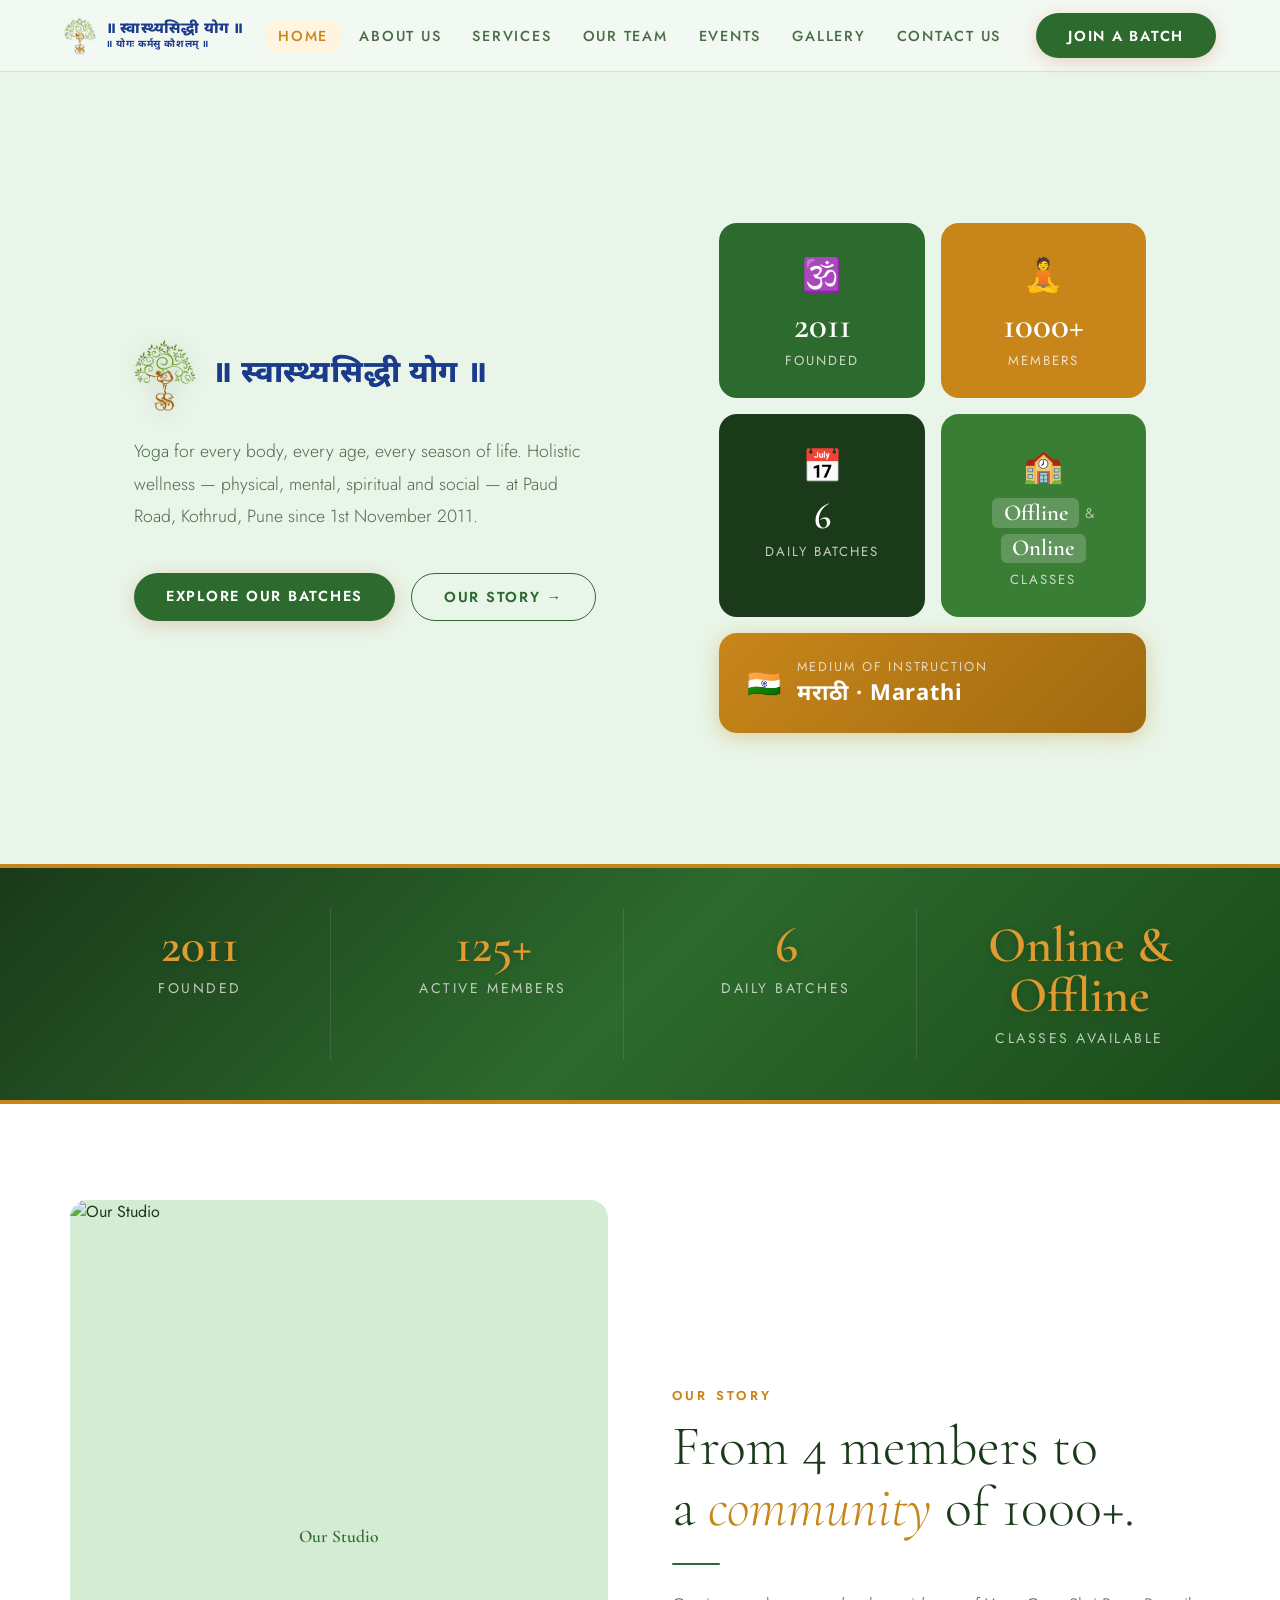
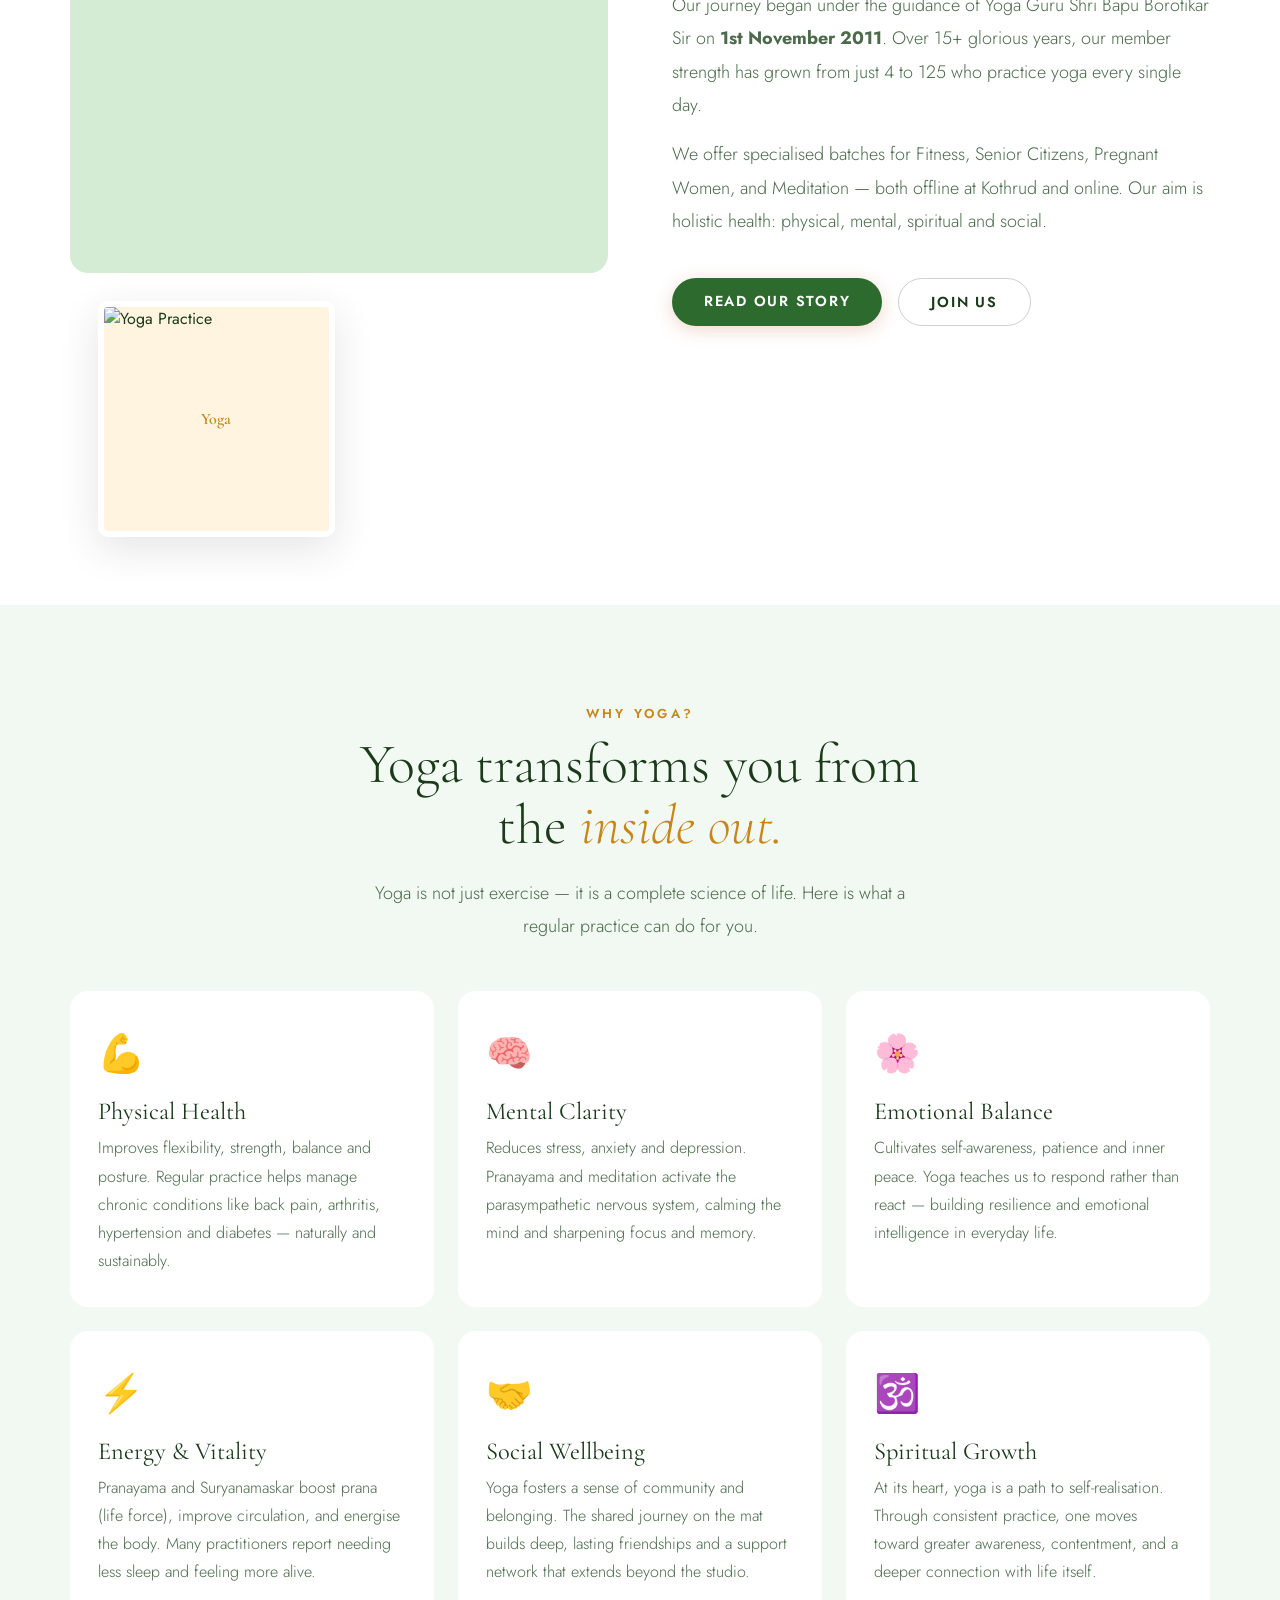
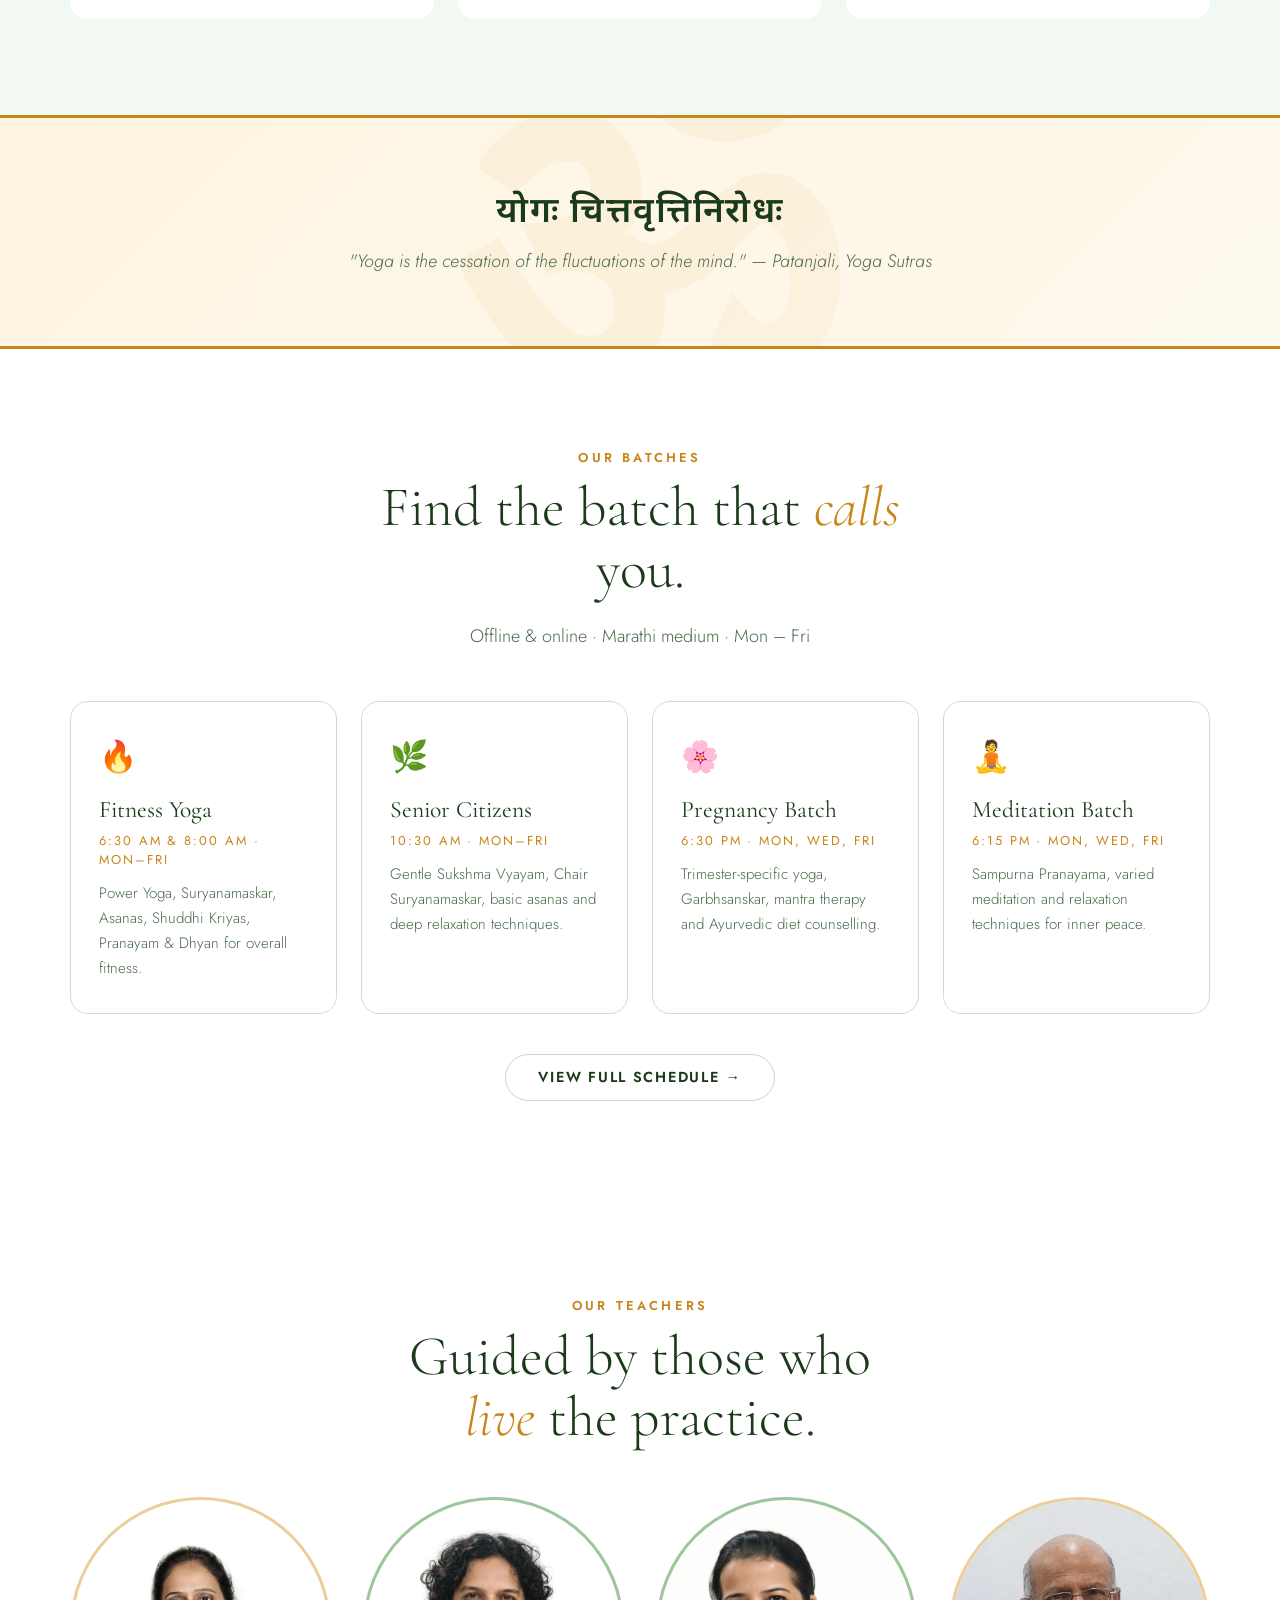
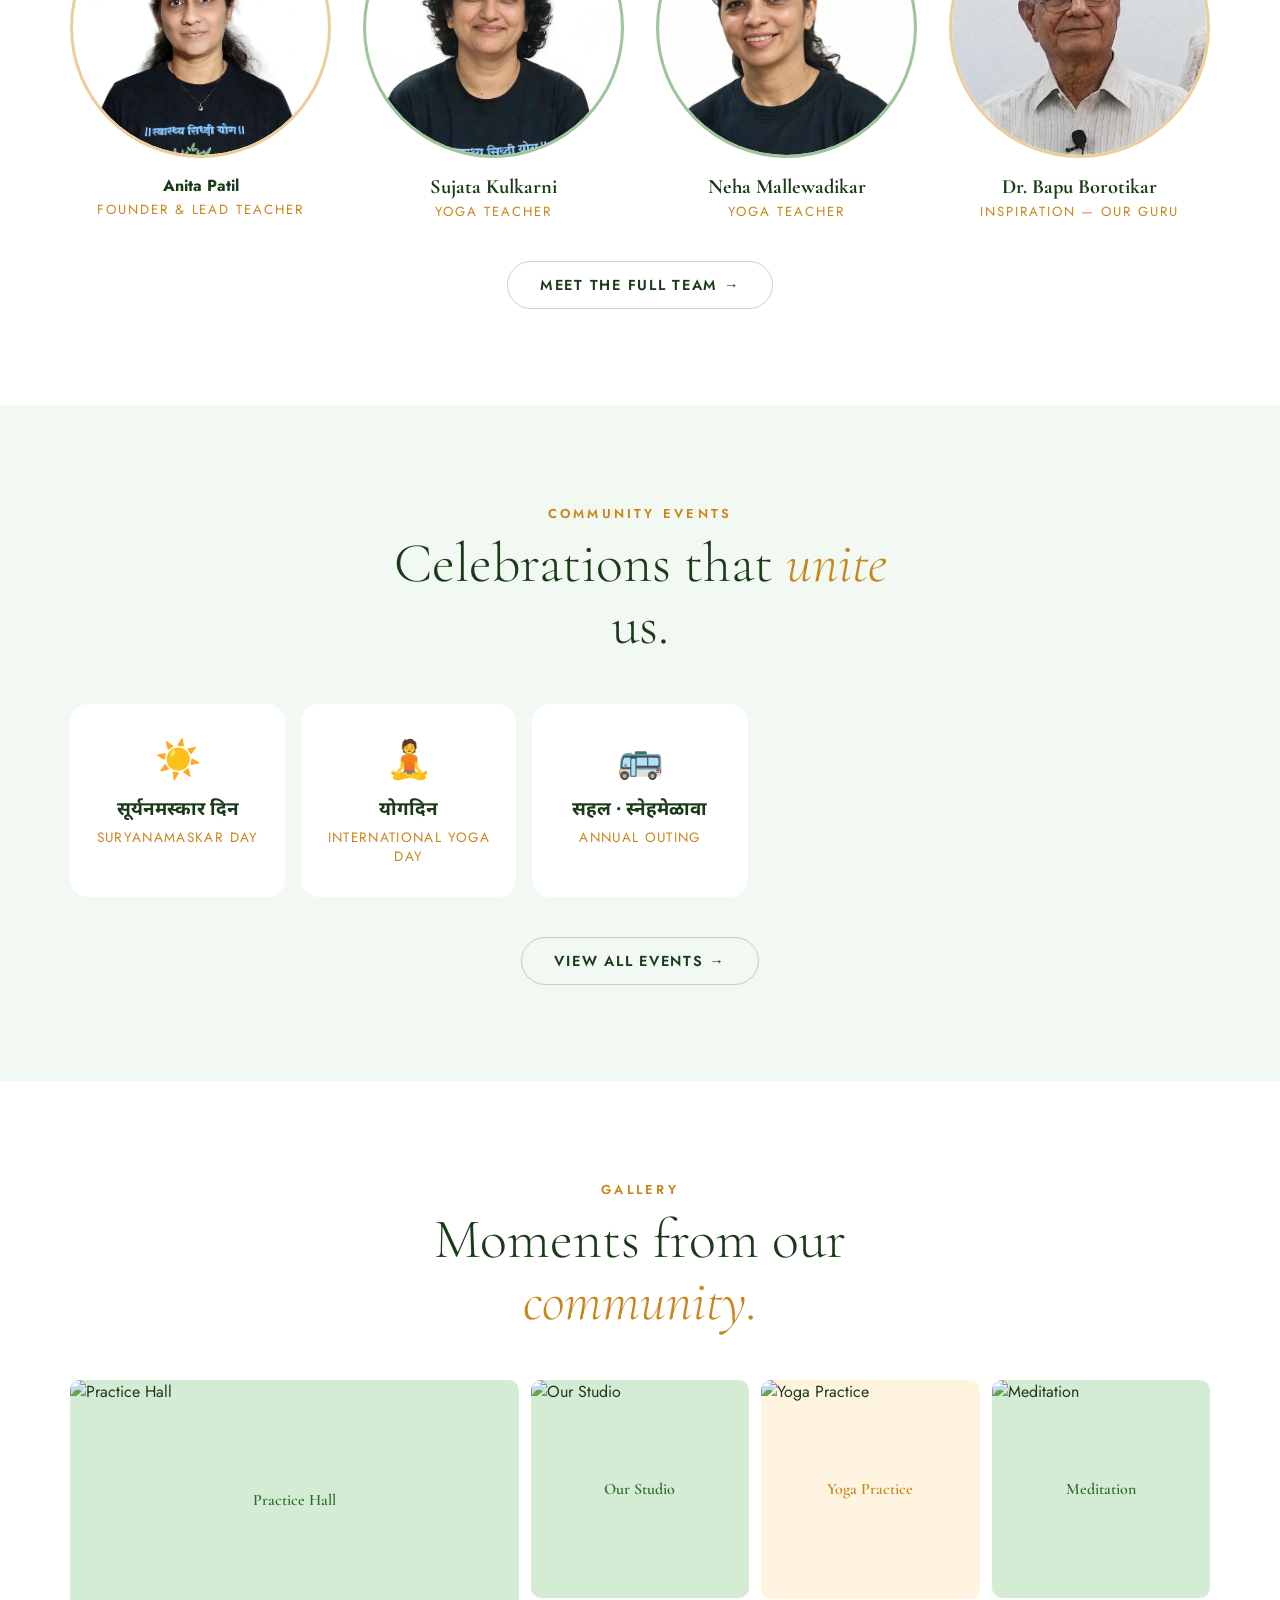
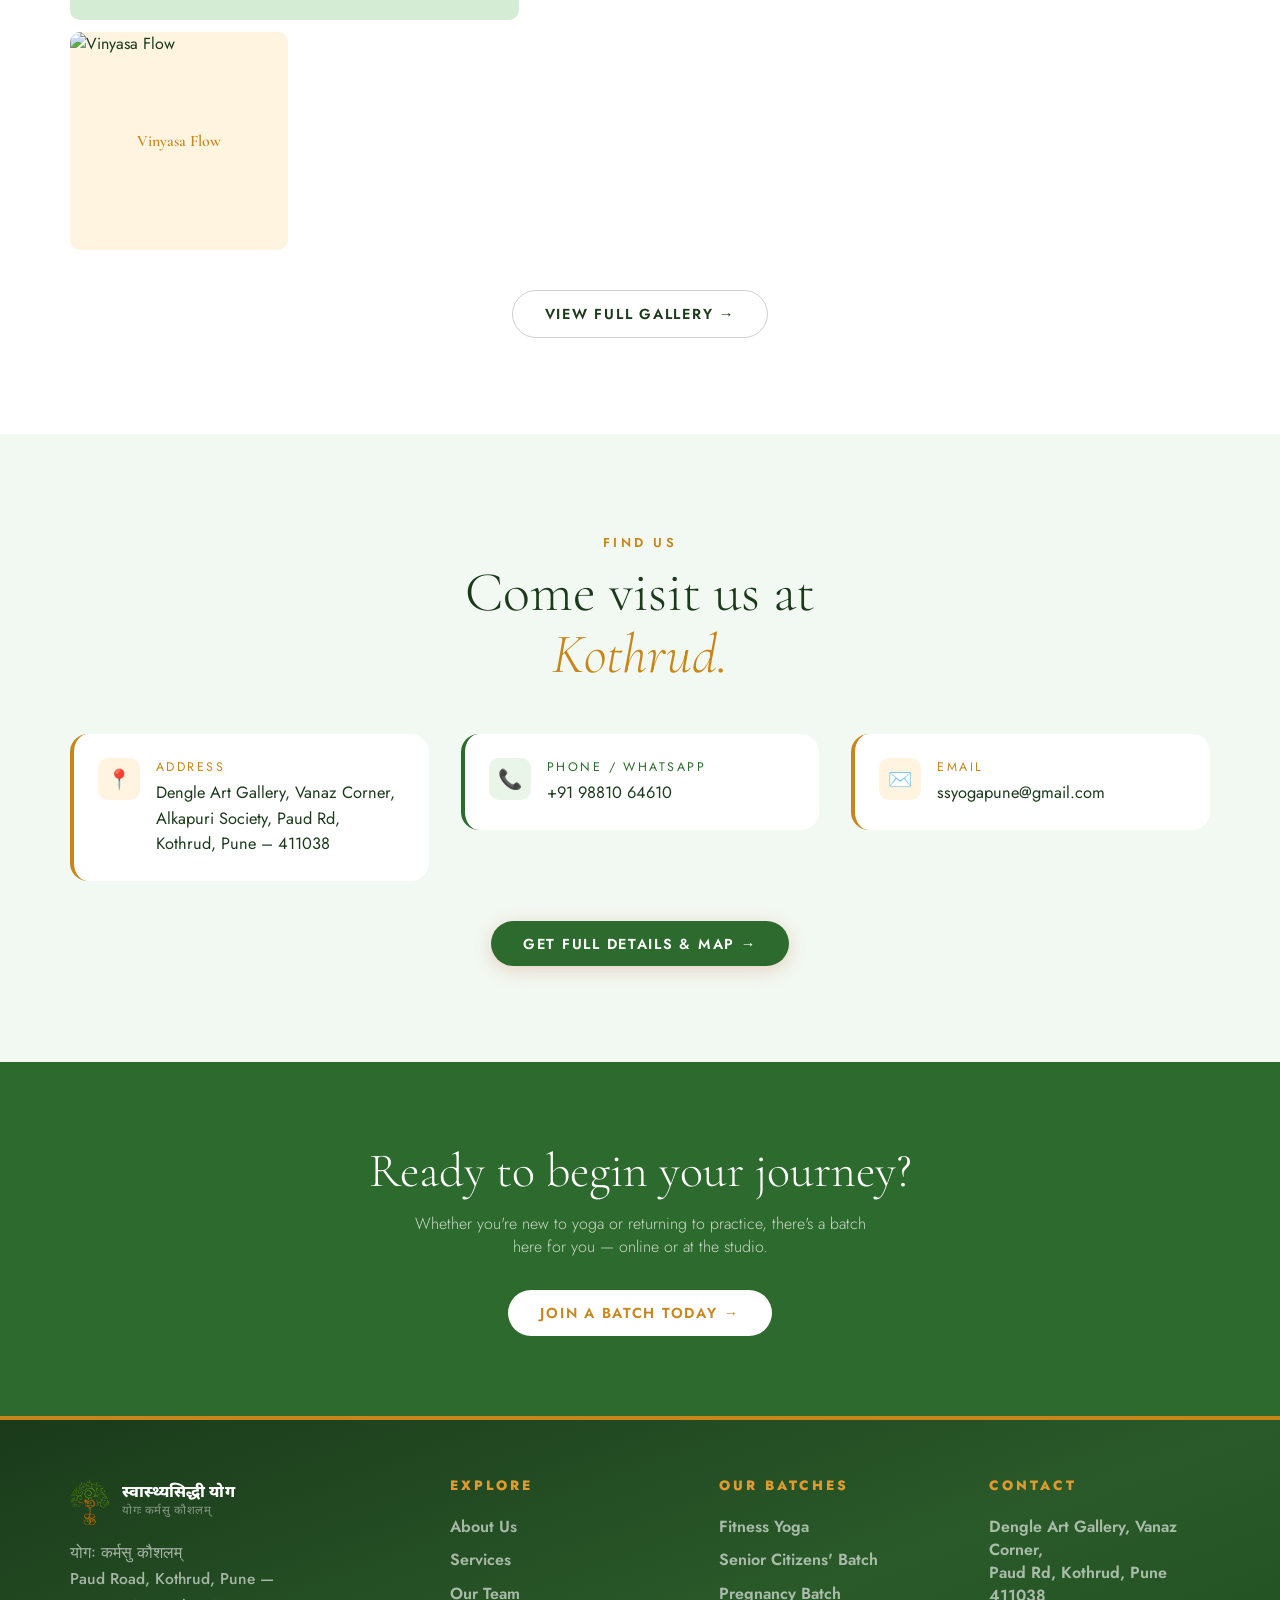
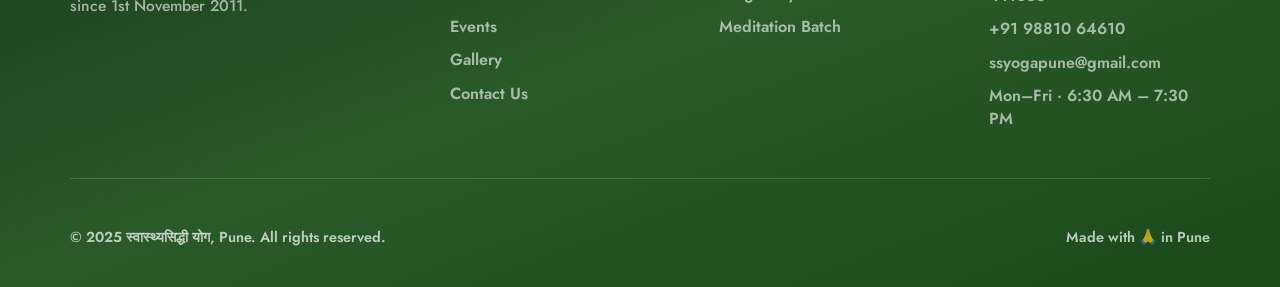
==== commit 7f51df8a: "Add files via upload" ====
--- a/index.html
+++ b/index.html
@@ -433,7 +433,7 @@
   <div class="stats-bar">
     <div class="stats-bar-inner">
       <div class="stat-item"><div class="num">2011</div><div class="lbl">Founded</div></div>
-      <div class="stat-item"><div class="num">1000+</div><div class="lbl">Active Members</div></div>
+      <div class="stat-item"><div class="num">125+</div><div class="lbl">Active Members</div></div>
       <div class="stat-item"><div class="num">6</div><div class="lbl">Daily Batches</div></div>
       <div class="stat-item"><div class="num">Online &amp; Offline</div><div class="lbl">Classes Available</div></div>
     </div>
